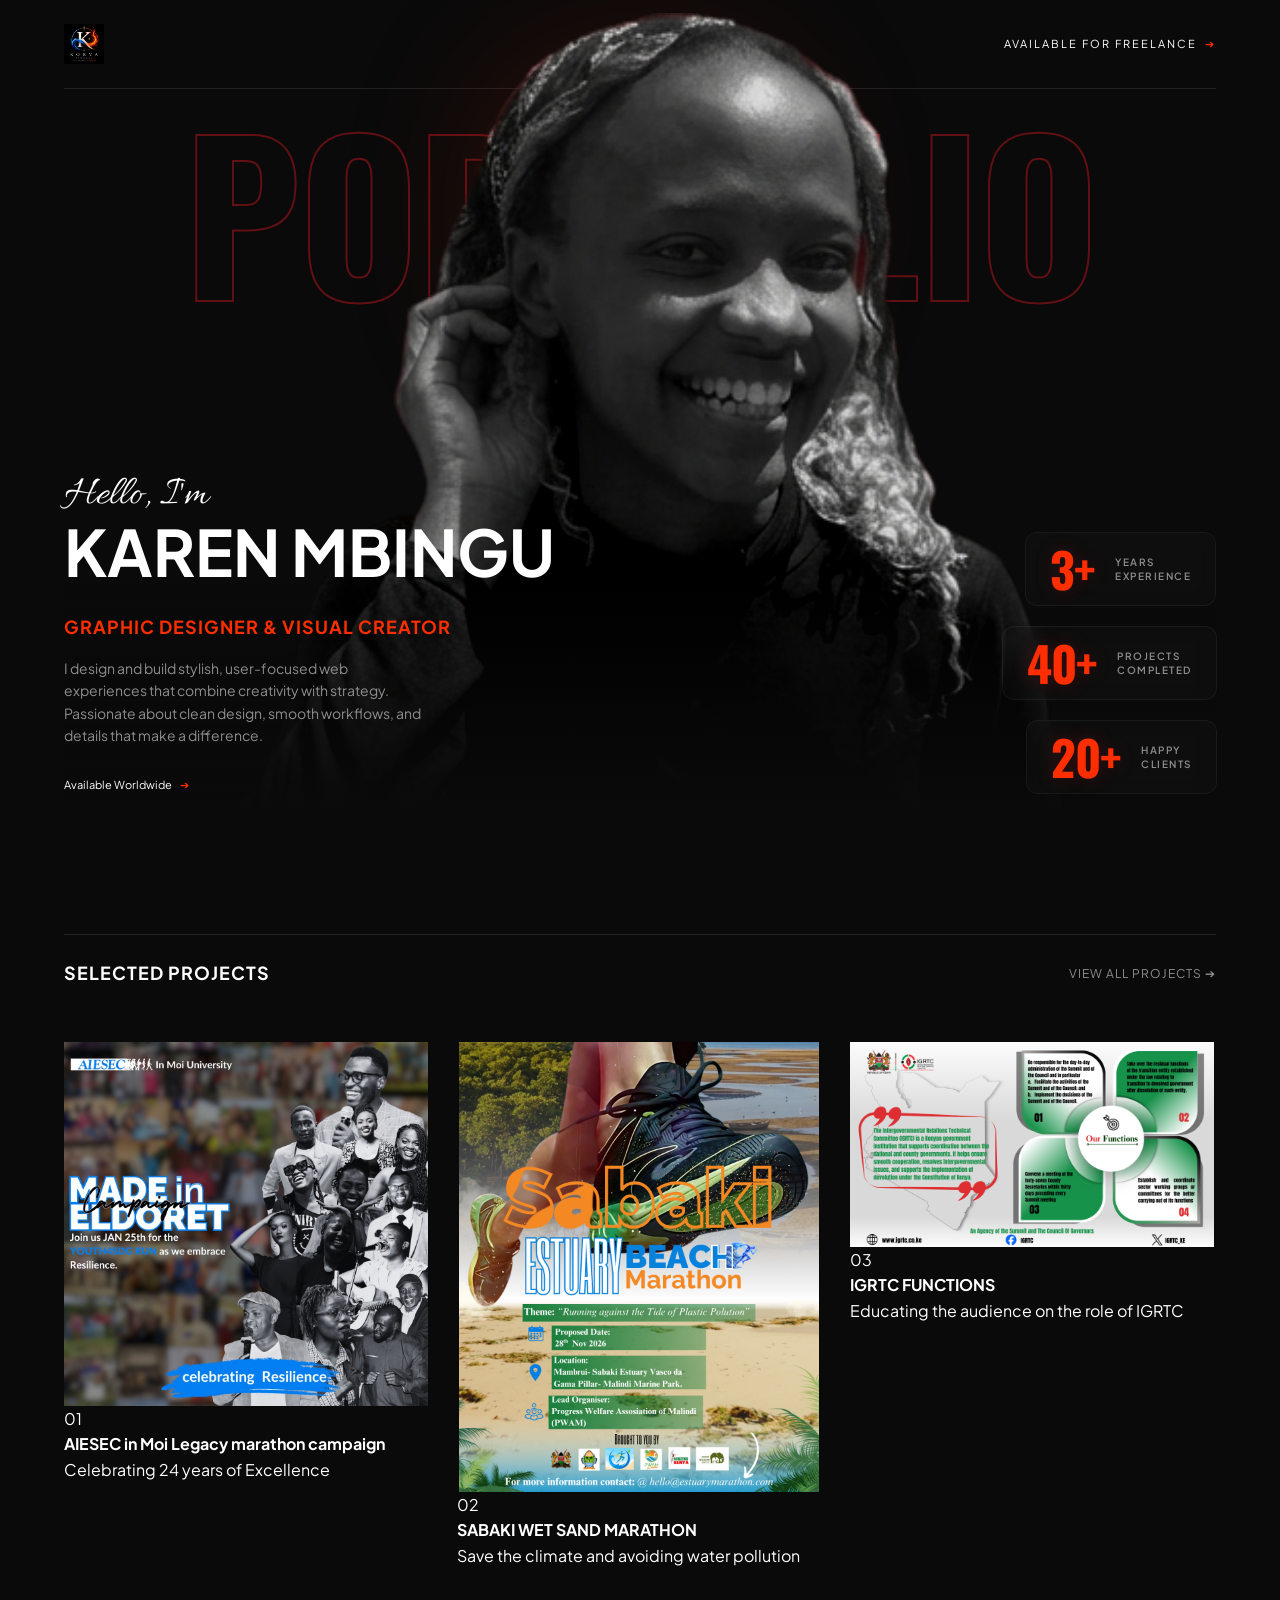
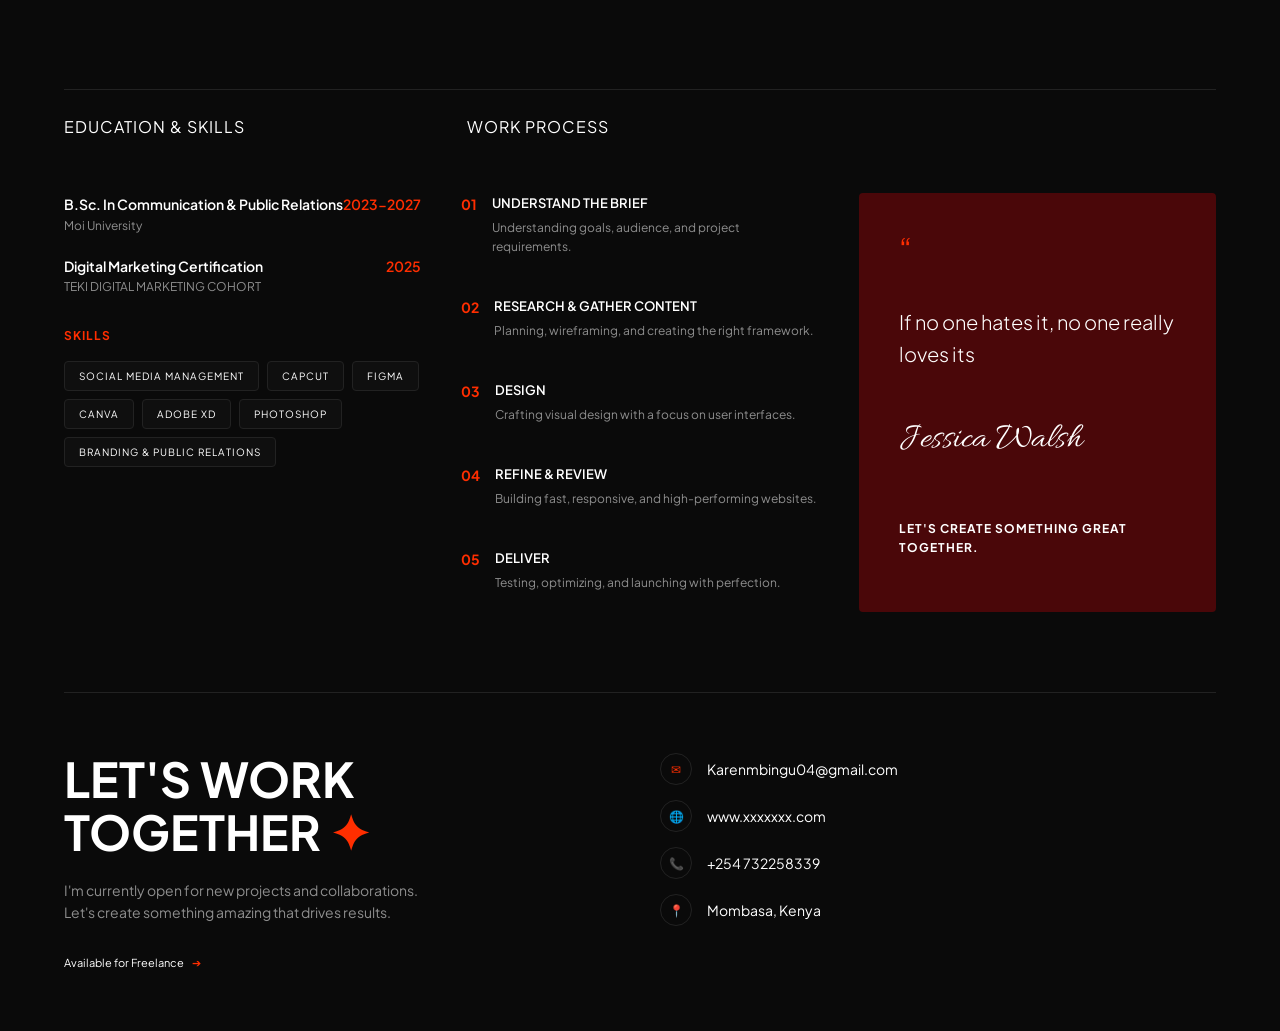
==== index.html @ b1f052ab "initial commit" ====
<!DOCTYPE html>
<html lang="en">
<head>
    <meta charset="UTF-8">
    <meta name="viewport" content="width=device-width, initial-scale=1.0">
    <title>KAREN MBINGU | Portfolio</title>
    <!-- Google Fonts -->
    <link rel="preconnect" href="https://fonts.googleapis.com">
    <link rel="preconnect" href="https://fonts.gstatic.com" crossorigin>
    <link href="https://fonts.googleapis.com/css2?family=Allura&family=Oswald:wght@700&family=Plus+Jakarta+Sans:wght@300;400;600;700&display=swap" rel="stylesheet">
    <!-- Link to external CSS file -->
    <link rel="stylesheet" href="style.css">
</head>
<body>

    <div class="container">
        <!-- HEADER -->
       <header class="animate-fade-down">
            <a href="/" class="brand-logo">
                <img src="images/KORVA logo.jpeg" alt="Your Logo">
            </a>
            <div class="status-badge">Available for freelance</div>
        </header>

        <!-- HERO SECTION -->
        <section class="hero">
            <div class="hero-bg-text">Portfolio</div>
            
            <div class="hero-image-wrapper">
                <!-- Replace 'profile.png' with your cropped transparent image background -->
                <img src="images/front page profile.png" alt="KAREN MBINGU">
            </div>

            <div class="hero-content">
                <div class="hero-intro">
                    <h2>Hello, I'm</h2>
                    <h1 class="hero-name">Karen Mbingu</h1>
                    <div class="hero-title">Graphic Designer & Visual Creator</div>
                    <p class="hero-desc">I design and build stylish, user-focused web experiences that combine creativity with strategy. Passionate about clean design, smooth workflows, and details that make a difference.</p>
                    <div class="status-badge" style="font-size: 11px;">Available Worldwide</div>
                </div>
                
                <div class="hero-stats">
                    <div class="stat-item"  style="animation-delay: 0.3s;">
                        <div class="stat-num">3+</div>
                        <div class="stat-label">Years<br>Experience</div>
                    </div>
                    <div class="stat-item"   style="animation-delay: 0.5s;">
                        <div class="stat-num">40+</div>
                        <div class="stat-label">Projects<br>Completed</div>
                    </div>
                    <div class="stat-item"  style="animation-delay: 0.7s;">
                        <div class="stat-num">20+</div>
                        <div class="stat-label">Happy<br>Clients</div>
                    </div>
                </div>
            </div>
        </section>

        <!-- SELECTED PROJECTS -->
        <section>
            <div class="section-header">
                <h3>Selected Projects</h3>
                <a href="projects.html" class="section-link">View All Projects ➔</a>
            </div>
            <div class="project-grid">
                <!-- Project 1 -->
                <div class="project-card">
                    <img src="images/AIESEC Legacy Campaign.jpeg" alt="AIESEC LEGACY">
                    <div class="project-meta">
                        <div class="proj-num">01</div>
                        <div class="proj-details">
                            <h4>AIESEC in Moi Legacy marathon campaign</h4>
                            <p>Celebrating 24 years of Excellence</p>
                        </div>
                    </div>
                </div>
                <!-- Project 2 -->
                <div class="project-card">
                    <img src="images/Sabaki (8).png" alt="SABAKI WET SAND MARATHON">
                    <div class="project-meta">
                        <div class="proj-num">02</div>
                        <div class="proj-details">
                            <h4>SABAKI WET SAND MARATHON</h4>
                            <p>Save the climate and avoiding water pollution</p>
                        </div>
                    </div>
                </div>
                <!-- Project 3 -->
                <div class="project-card">
                    <img src="images/IGRTC Functions (2).png" alt="IGRTC FUNCTIONS">
                    <div class="project-meta">
                        <div class="proj-num">03</div>
                        <div class="proj-details">
                            <h4>IGRTC FUNCTIONS</h4>
                            <p>Educating the audience on the role of IGRTC</p>
                        </div>
                    </div>
                </div>
            </div>
        </section>

        <!-- EDUCATION, SKILLS, PROCESS & QUOTE -->
        <div class="section-header">
            <span style="width:30%">Education & Skills</span>
            <span style="width:30%">Work Process</span>
            <span style="width:30%"></span>
        </div>
        
        <section class="split-grid">
            <!-- Col 1: Education & Skills -->
            <div>
                <div class="education-list">
                    <div class="edu-item">
                        <div class="edu-row">
                            <span>B.Sc. In Communication & Public Relations</span>
                            <span class="edu-year">2023-2027</span>
                        </div>
                        <div class="edu-school">Moi University</div>
                    </div>
                    <div class="edu-item">
                        <div class="edu-row">
                            <span>Digital Marketing Certification</span>
                            <span class="edu-year">2025</span>
                        </div>
                        <div class="edu-school">TEKI DIGITAL MARKETING COHORT</div>
                    </div>
                </div>

                <div class="skills-header">Skills</div>
                <div class="tags-container">
                    <div class="tag">Social Media management</div>
                    <div class="tag">CapCut</div>
                    <div class="tag">Figma</div>
                    <div class="tag">Canva</div>
                    <div class="tag">Adobe XD</div>
                    <div class="tag">Photoshop</div>
                    <div class="tag">Branding & Public Relations</div>
               
                </div>
            </div>

            <!-- Col 2: Work Process -->
            <div class="process-list">
                <div class="process-step">
                    <div class="step-num">01</div>
                    <div class="step-title">Understand the brief
<span>Understanding goals, audience, and project requirements.</span></div>
                </div>
                <div class="process-step">
                    <div class="step-num">02</div>
                    <div class="step-title">Research & gather content<span>Planning, wireframing, and creating the right framework.</span></div>
                </div>
                <div class="process-step">
                    <div class="step-num">03</div>
                    <div class="step-title">Design<span>Crafting visual design with a focus on user interfaces.</span></div>
                </div>
                <div class="process-step">
                    <div class="step-num">04</div>
                    <div class="step-title">Refine & Review<span>Building fast, responsive, and high-performing websites.</span></div>
                </div>
                <div class="process-step">
                    <div class="step-num">05</div>
                    <div class="step-title">Deliver<span>Testing, optimizing, and launching with perfection.</span></div>
                </div>
            </div>

            <!-- Col 3: Accent Block Quote -->
            <div class="quote-column">
                <div class="quote-icon">“</div>
                <div class="quote-text">If no one hates it, no one really loves its</div>
                <div class="quote-author">Jessica Walsh</div>
                <div class="skills-header" style="color: #fff;">Let's create something great together.</div>
            </div>
        </section>

        <!-- FOOTER / CONTACT -->
        <footer class="footer-section">
            <div class="footer-left">
                <h2>Let's Work<br>Together <span>✦</span></h2>
                <p class="hero-desc">I'm currently open for new projects and collaborations. Let's create something amazing that drives results.</p>
                <div class="status-badge" style="font-size: 11px; margin-top: 20px;">Available for Freelance</div>
            </div>
            <div class="footer-contacts">
                <div class="contact-item">
                    <div class="contact-icon">✉</div>
                    <div>Karenmbingu04@gmail.com</div>
                </div>
                <div class="contact-item">
                    <div class="contact-icon">🌐</div>
                    <div>www.xxxxxxx.com</div>
                </div>
                <div class="contact-item">
                    <div class="contact-icon">📞</div>
                    <div>+254 732258339</div>
                </div>
                <div class="contact-item">
                    <div class="contact-icon">📍</div>
                    <div>Mombasa, Kenya</div>
                </div>
            </div>
        </footer>
    </div>

</body>
</html>
---- style.css ----
:root {
    --bg-color: #0a0a0a;
    --card-bg: #121212;
    --accent-red: #ff2e00;
    --text-main: #ffffff;
    --text-muted: #8e8e8e;
    --border-color: #222222;
}

/* --- 1. Logo Styling --- */
.brand-logo {
    display: flex;
    align-items: center;
}

.brand-logo img {
    height: 40px; /* Adjust this number to scale your logo precisely */
    width: auto;
    object-fit: contain;
}

/* --- 2. Reduced Profile Picture Size --- */
.hero-image-wrapper {
    position: absolute;
    bottom: 0;
    left: 50%;
    transform: translateX(-50%); /* Updated centering */
    height: 100%; 
    justify-content: center;
    z-index: 2;
    display: flex;
    align-items: flex-end;
}

.hero-image-wrapper img {
    max-height: 110%; 
    height: 95vh;
    width: auto;
    object-fit: contain;
    filter: brightness(0.85) contrast(1.1) grayscale(0.2); 
}

/* --- 3. Circular Red Light Gradient & Text Background --- */
.hero-bg-text {
    position: absolute;
    top: 5%; /* Adjusted top positioning slightly */
    left: 50%;
    transform: translateX(-50%);
    font-family: 'Oswald', sans-serif;
    font-size: 16vw;
    line-height: 0.8;
    color: transparent;
    -webkit-text-stroke: 2px rgba(230, 26, 35, 0.4);
    text-transform: uppercase;
    z-index: 1;
    pointer-events: none;
    letter-spacing: -2px;
    font-weight: 700;
}
    
/* Fixed: Moved this selector outside or kept it grouped cleanly */
.hero-bg-text::after {
    content: '';
    position: absolute;
    top: 50%;
    left: 50%;
    transform: translate(-50%, -50%);
    width: 15vw; 
    height: 15vw; 
    background-color: var(--accent-red);
    border-radius: 50%;
    filter: blur(100px); 
    opacity: 0.5;
    z-index: -1;
}

/* Fixed: Removed nested SCSS syntax that breaks standard CSS */
.hero {
    position: relative;
    min-height: 85vh;
    display: flex;
    align-items: flex-end;
    padding-bottom: 60px;
    margin-bottom: 80px;
}

.hero::after {
    content: '';
    position: absolute;
    bottom: 0;
    left: 0;
    width: 100%;
    height: 35%; 
    background: linear-gradient(to top, var(--bg-color) 15%, rgba(10, 10, 10, 0) 100%);
    z-index: 2; 
    pointer-events: none;
}

* {
    margin: 0;
    padding: 0;
    box-sizing: border-box;
    font-family: 'Plus Jakarta Sans', sans-serif;
}

body {
    background-color: var(--bg-color);
    color: var(--text-main);
    overflow-x: hidden;
    line-height: 1.6;
}

.container {
    max-width: 1200px;
    margin: 0 auto;
    padding: 0 24px;
}

a {
    color: inherit;
    text-decoration: none;
}

/* --- HEADER NAVIGATION --- */
header {
    display: flex;
    justify-content: space-between;
    align-items: center;
    padding: 24px 0;
    font-size: 11px;
    letter-spacing: 2px;
    text-transform: uppercase;
    border-bottom: 1px solid var(--border-color);
}

.brand-title span {
    color: var(--accent-red);
    display: block;
}

.status-badge {
    display: flex;
    align-items: center;
    gap: 8px;
}

.status-badge::after {
    content: "➔";
    color: var(--accent-red);
}

/* --- HERO TEXT AND CONTENT --- */
.hero-content {
    position: relative;
    z-index: 3; 
    width: 100%;
    display: grid;
    grid-template-columns: 1.2fr 0.8fr;
    align-items: flex-end;
}

.hero-intro h2 {
    font-family: 'Allura', cursive;
    font-size: 42px;
    color: #ffffff;
    margin-bottom: -10px;
    font-weight: 400;
}

.hero-name {
    font-size: 64px;
    text-transform: uppercase;
    line-height: 1;
    margin-bottom: 30px;
    font-weight: 700;
}

.hero-title {
    color: var(--accent-red);
    font-size: 18px;
    text-transform: uppercase;
    letter-spacing: 1px;
    margin-bottom: 15px;
    font-weight: 700;
}

.hero-desc {
    color: var(--text-muted);
    max-width: 360px;
    font-size: 14px;
    margin-bottom: 30px;
}

.hero-stats {
    display: flex;
    flex-direction: column;
    align-items: flex-end;
    gap: 20px; 
    text-align: right;
}

.stat-item {
    display: flex;
    align-items: center;
    gap: 20px;
    background: rgba(255, 255, 255, 0.02); 
    border: 1px solid rgba(255, 255, 255, 0.05); 
    padding: 12px 24px;
    border-radius: 12px; 
    backdrop-filter: blur(8px);
    transition: all 0.4s cubic-bezier(0.16, 1, 0.3, 1);
    
    opacity: 0;
    transform: translateY(20px) scale(0.95);
    animation: statSpringIn 1s cubic-bezier(0.34, 1.56, 0.64, 1) forwards;
}

.stat-item:hover {
    background: rgba(230, 26, 35, 0.05); 
    border-color: rgba(230, 26, 35, 0.3); 
    transform: translateY(-4px) scale(1.02); 
}

.stat-num {
    font-size: 48px;
    font-weight: 700;
    color: var(--accent-red);
    line-height: 1;
    font-family: 'Oswald', sans-serif;
    letter-spacing: -1px;
    text-shadow: 0 0 20px rgba(230, 26, 35, 0.2); 
}

.stat-label {
    font-size: 10px;
    text-transform: uppercase;
    letter-spacing: 1.5px;
    color: var(--text-muted);
    text-align: left;
    line-height: 1.4;
    font-weight: 600;
}

/* --- SECTION HEADER --- */
.section-header {
    display: flex;
    justify-content: space-between;
    align-items: center;
    border-top: 1px solid var(--border-color);
    padding: 24px 0;
    margin-top: 60px;
    margin-bottom: 30px;
    text-transform: uppercase;
    letter-spacing: 1px;
}

.section-header h3 {
    font-size: 18px;
}

.section-link {
    font-size: 12px;
    color: var(--text-muted);
}

/* --- SKILLS & PROCESS --- */
.split-grid {
    display: grid;
    grid-template-columns: 1fr 1fr 1fr;
    gap: 40px;
    margin-bottom: 80px;
}

.education-list {
    margin-bottom: 30px;
}

.edu-item {
    margin-bottom: 20px;
}

.edu-row {
    display: flex;
    justify-content: space-between;
    font-size: 14px;
    font-weight: 600;
}

.edu-year {
    color: var(--accent-red);
}

.edu-school {
    font-size: 12px;
    color: var(--text-muted);
}

.skills-header {
    color: var(--accent-red);
    font-size: 12px;
    text-transform: uppercase;
    letter-spacing: 1px;
    margin-bottom: 15px;
    font-weight: 700;
}

.tags-container {
    display: flex;
    flex-wrap: wrap;
    gap: 8px;
}

.tag {
    border: 1px solid var(--border-color);
    padding: 6px 14px;
    font-size: 10px;
    text-transform: uppercase;
    letter-spacing: 1px;
    border-radius: 4px;
    background: rgba(255,255,255,0.02);
}

/* Process Column */
.process-list {
    display: flex;
    flex-direction: column;
    gap: 20px;
}

.process-step {
    display: flex;
    gap: 15px;
}

.step-num {
    color: var(--accent-red);
    font-size: 14px;
    font-weight: 700;
}

.step-title {
    font-size: 13px;
    text-transform: uppercase;
    font-weight: 600;
    margin-bottom: 20px;
}

.step-title span {
    display: block;
    font-size: 12px;
    color: var(--text-muted);
    text-transform: none;
    font-weight: 400;
    margin-top: 4px;
}

/* Quote Callout Column */
.quote-column {
    background-color: #4a0709;
    padding: 40px;
    display: flex;
    flex-direction: column;
    justify-content: space-between;
    border-radius: 4px;
}

.quote-icon {
    font-size: 32px;
    color: var(--accent-red);
    line-height: 1;
}

.quote-text {
    font-size: 20px;
    font-weight: 300;
    margin: 20px 0;
}

.quote-author {
    font-family: 'Allura', cursive;
    font-size: 36px;
    margin-bottom: 30px;
}

/* --- FOOTER / LET'S WORK TOGETHER --- */
.footer-section {
    border-top: 1px solid var(--border-color);
    padding: 60px 0;
    display: grid;
    grid-template-columns: 1fr 1fr;
    gap: 40px;
}

.footer-left h2 {
    font-size: 48px;
    text-transform: uppercase;
    line-height: 1.1;
    margin-bottom: 20px;
}

.footer-left h2 span {
    color: var(--accent-red);
}

.footer-contacts {
    display: flex;
    flex-direction: column;
    gap: 15px;
}

.contact-item {
    display: flex;
    align-items: center;
    gap: 15px;
    font-size: 14px;
}

.contact-icon {
    width: 32px;
    height: 32px;
    border: 1px solid var(--border-color);
    border-radius: 50%;
    display: flex;
    align-items: center;
    justify-content: center;
    color: var(--accent-red);
    font-size: 12px;
}

/* ==========================================================================
   PORTFOLIO FILTER PAGES
   ========================================================================== */

.filter-container {
    display: flex;
    gap: 15px;
    margin: 40px 0 20px 0;
    border-bottom: 1px solid var(--border-color);
    padding-bottom: 15px;
}

.filter-btn {
    background: transparent;
    border: 1px solid var(--border-color);
    color: var(--text-muted);
    padding: 10px 24px;
    font-size: 11px;
    text-transform: uppercase;
    letter-spacing: 1.5px;
    border-radius: 6px;
    cursor: pointer;
    font-weight: 600;
    transition: all 0.3s cubic-bezier(0.16, 1, 0.3, 1);
}

.filter-btn:hover {
    color: var(--text-main);
    border-color: rgba(255, 255, 255, 0.3);
}

.filter-btn.active {
    background-color: var(--accent-red);
    color: var(--text-main);
    border-color: var(--accent-red);
    box-shadow: 0 0 15px rgba(230, 26, 35, 0.3);
}

/* Smooth transition when posters display or hide */
.project-item {
    transition: opacity 0.4s ease, transform 0.4s ease;
}

/* Target the projects container */
.project-list,
.projects-container,
.project-container,
.project-grid {
    display: flex !important;
    flex-wrap: wrap !important;
    gap: 40px 2.5% !important;
    justify-content: flex-start !important;
    width: 100% !important;
    height: auto !important;
    min-height: 480px !important;
    padding-bottom: 40px !important;
    margin-bottom: 0 !important;
}

/* Force each project item to take up exactly 1/3 of the row on desktop */
.project-item,
.project-card {
    flex: 0 0 31.6% !important;
    min-width: 280px !important;
    max-width: 100% !important;
    display: flex !important;
    flex-direction: column !important;
    height: auto !important;
    margin-bottom: 20px !important;
}

/* Clean up the images so they never crop or have backgrounds/borders */
.project-item img,
.project-card img,
.project-grid div img {
    width: 100% !important;
    height: auto !important;
    max-height: 450px !important;
    object-fit: contain !important;
    border: none !important;
    background: transparent !important;
    display: block !important;
}

/* Ensure Education section clears floating elements gracefully */
.education-section, 
#education,
main section:nth-of-type(3) {
    position: relative !important;
    clear: both !important;
    margin-top: 60px !important;
}

/* --- MEDIA QUERIES --- */
@media (max-width: 992px) {
    .hero-content { grid-template-columns: 1fr; gap: 40px; }
    .hero-image-wrapper { opacity: 0.3; transform: translateX(-50%); }
    .project-grid { grid-template-columns: 1fr; }
    .split-grid { grid-template-columns: 1fr; }
    .footer-section { grid-template-columns: 1fr; }
    .hero-stats { align-items: flex-start; text-align: left; }
}

/* --- ANIMATIONS --- */
@keyframes glowPulse {
    0% { filter: saturate(1) blur(120px); opacity: 0.3; }
    100% { filter: saturate(1.4) blur(140px); opacity: 0.45; }
}

@keyframes fadeDown {
    from { opacity: 0; transform: translateY(-20px); }
    to { opacity: 1; transform: translateY(0); }
}

@keyframes fadeUp {
    from { opacity: 0; transform: translateY(40px); }
    to { opacity: 1; transform: translateY(0); }
}

@keyframes imageEntry {
    from { opacity: 0; transform: translateX(-50%) scale(0.95); }
    to { opacity: 1; transform: translateX(-50%) scale(1); }
}

@keyframes statSpringIn {
    to {
        opacity: 1;
        transform: translateY(0) scale(1);
    }
}

/* Animation Helper Classes */
.animate-fade-down {
    opacity: 0;
    animation: fadeDown 1s cubic-bezier(0.16, 1, 0.3, 1) forwards;
}

.animate-fade-up {
    opacity: 0;
    animation: fadeUp 1.2s cubic-bezier(0.16, 1, 0.3, 1) forwards;
}

.animate-image-entry {
    opacity: 0;
    animation: imageEntry 1.5s cubic-bezier(0.16, 1, 0.3, 1) forwards;
    animation-delay: 0.1s;
}

.animate-glow {
    animation: glowPulse 6s ease-in-out infinite alternate;
}
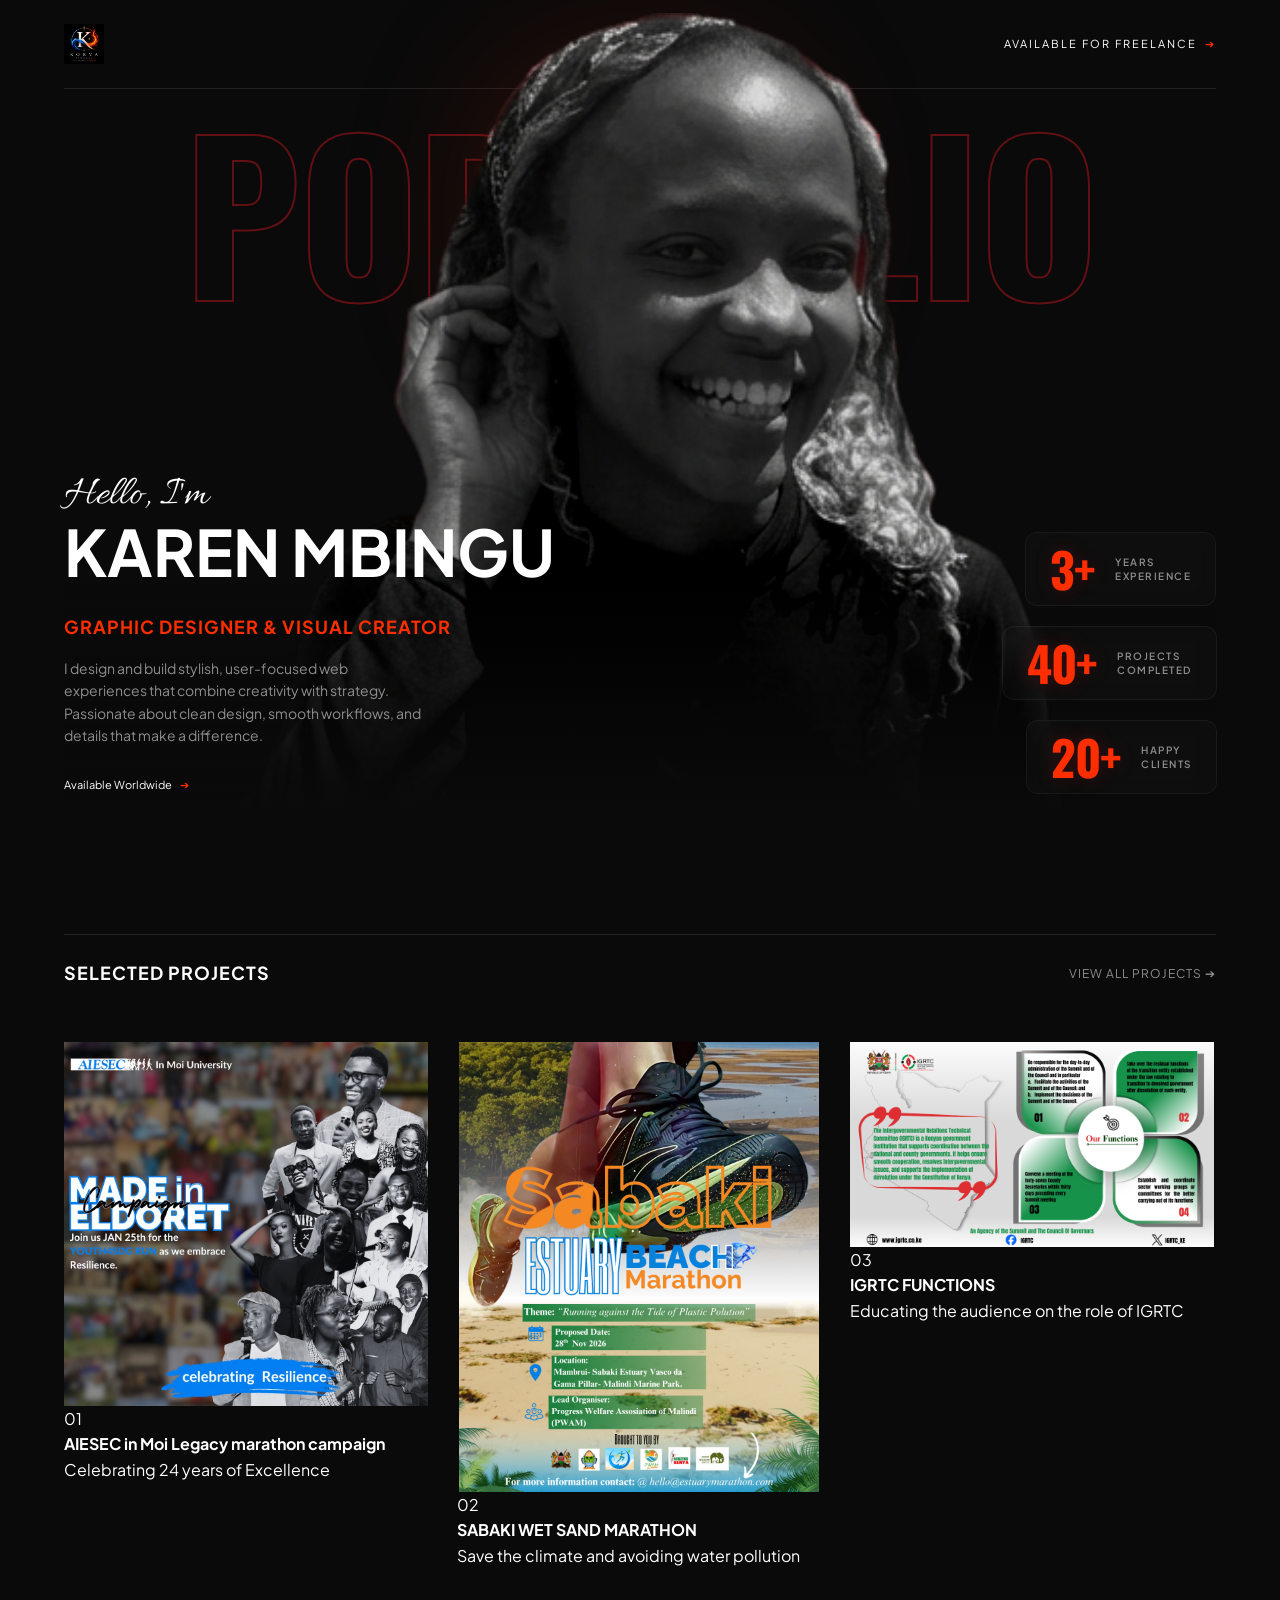
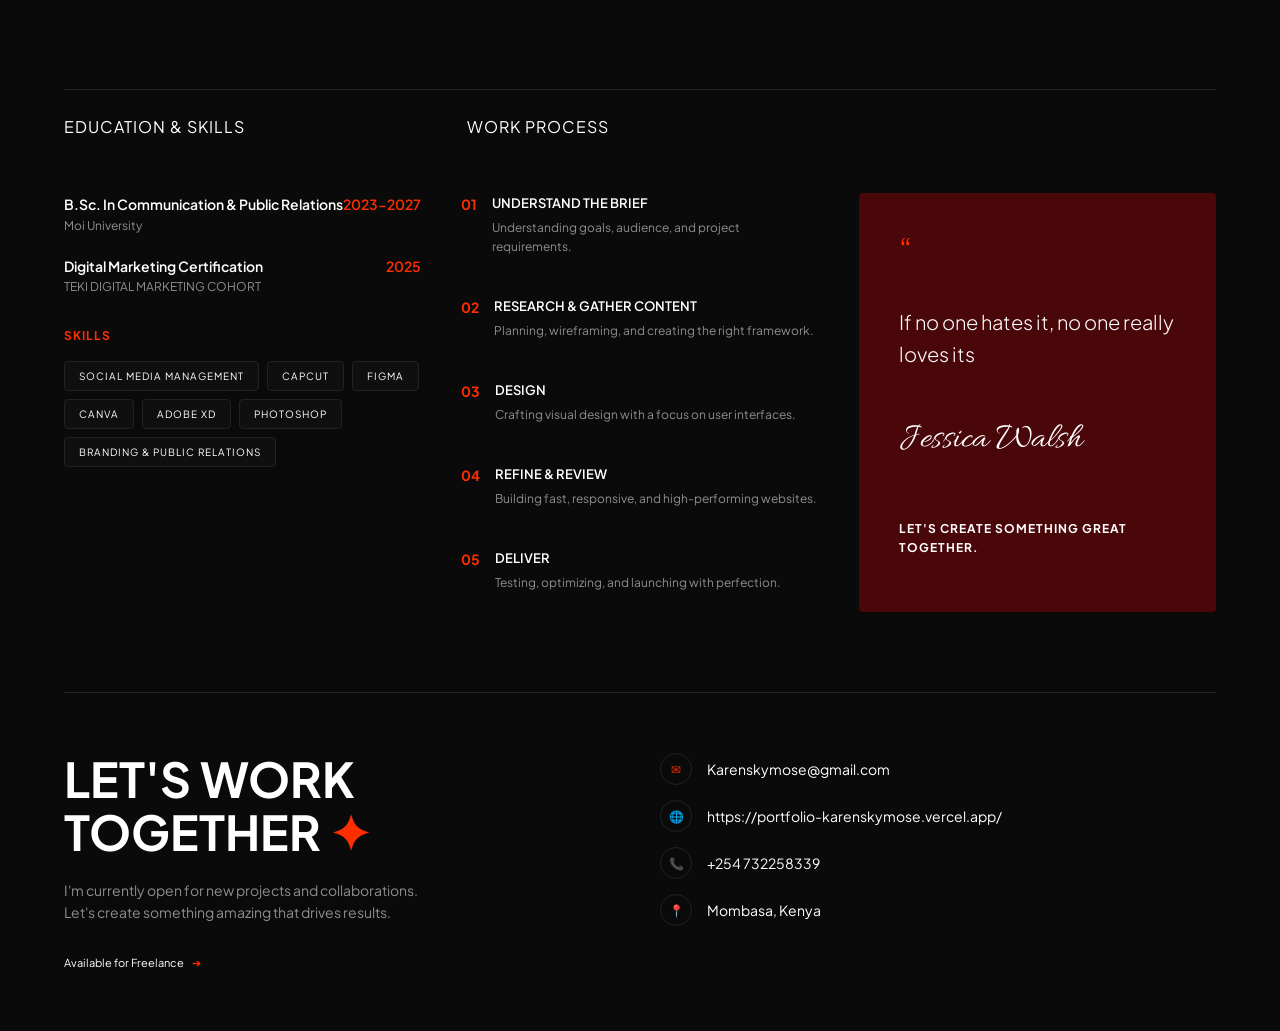
==== commit eb381a2e: "changed links" ====
--- a/index.html
+++ b/index.html
@@ -184,11 +184,13 @@
             <div class="footer-contacts">
                 <div class="contact-item">
                     <div class="contact-icon">✉</div>
-                    <div>Karenmbingu04@gmail.com</div>
+                    <!-- <div>Karenskymose@gmail.com</div> -->
+                    <a href=mailto:"Karenskymose@gmail.com">Karenskymose@gmail.com</a>
                 </div>
                 <div class="contact-item">
                     <div class="contact-icon">🌐</div>
-                    <div>www.xxxxxxx.com</div>
+                    <div>
+                        <a href>https://portfolio-karenskymose.vercel.app/</a></div>
                 </div>
                 <div class="contact-item">
                     <div class="contact-icon">📞</div>
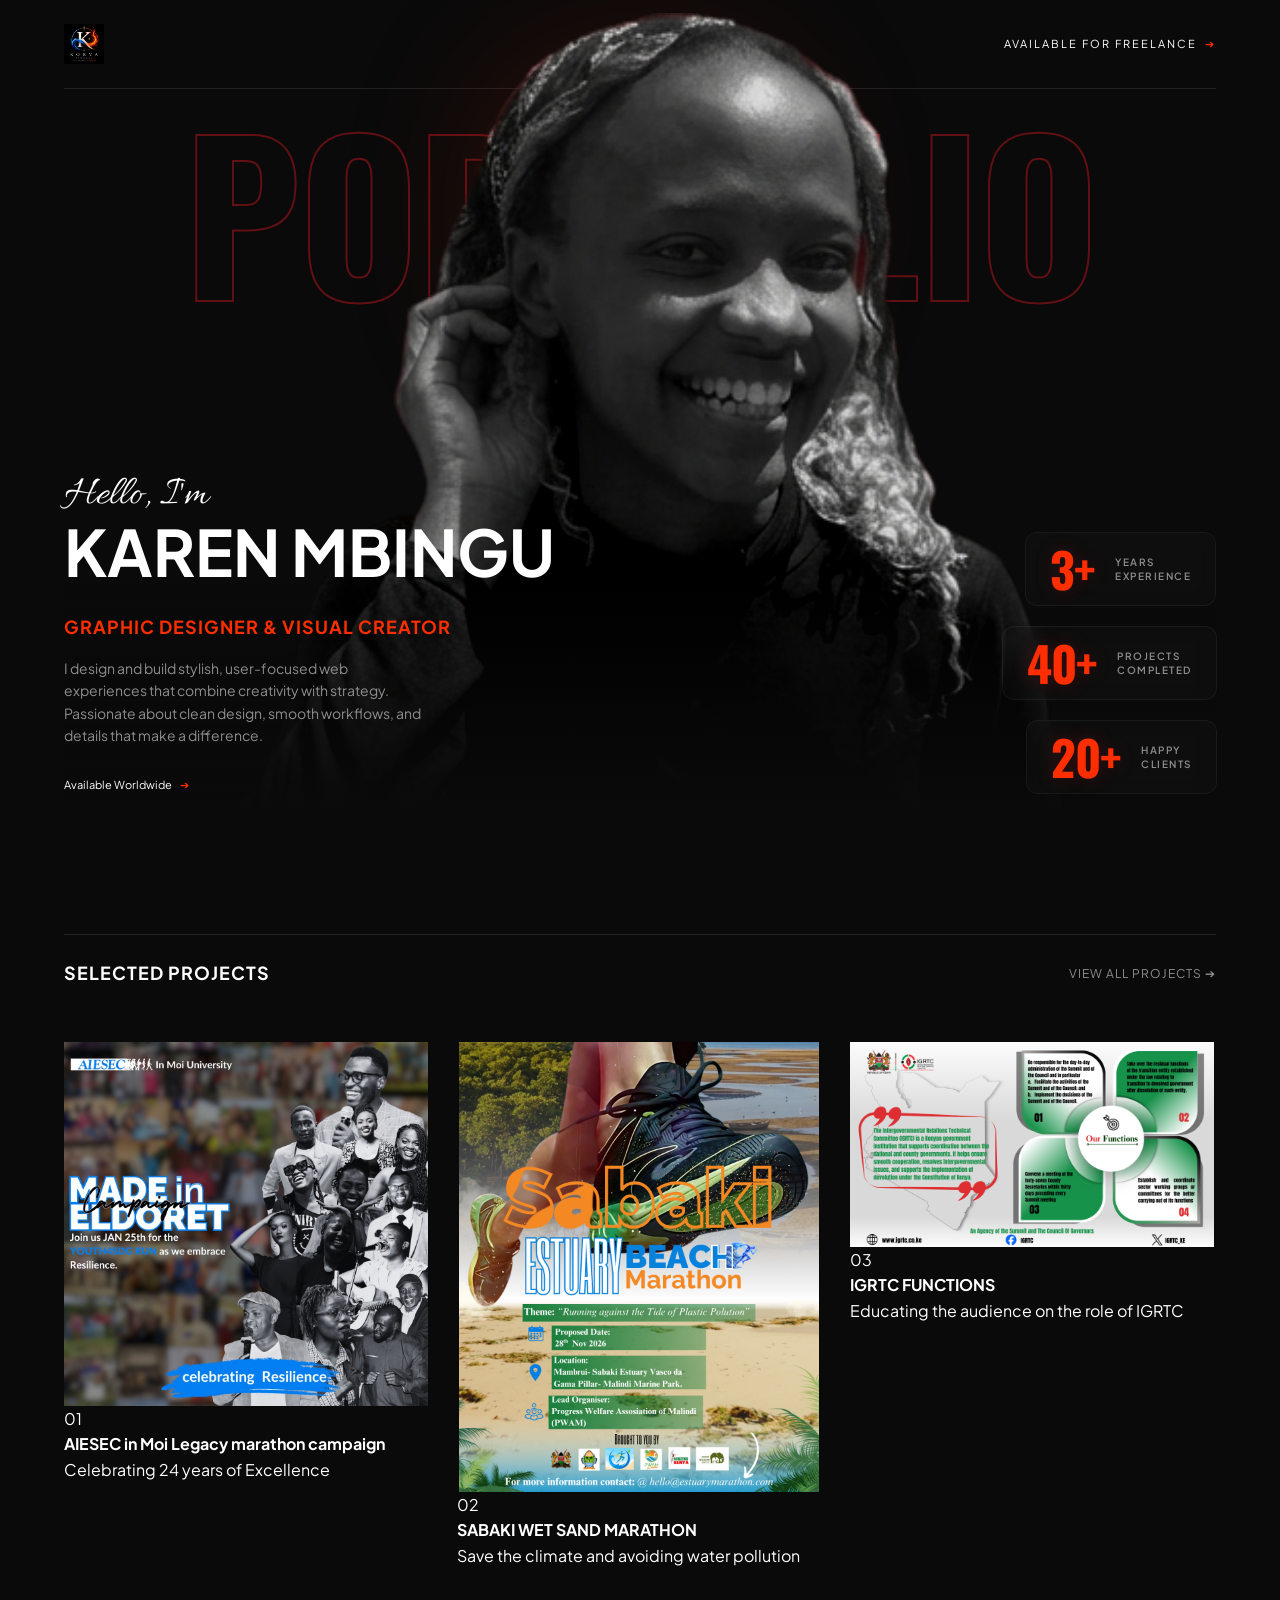
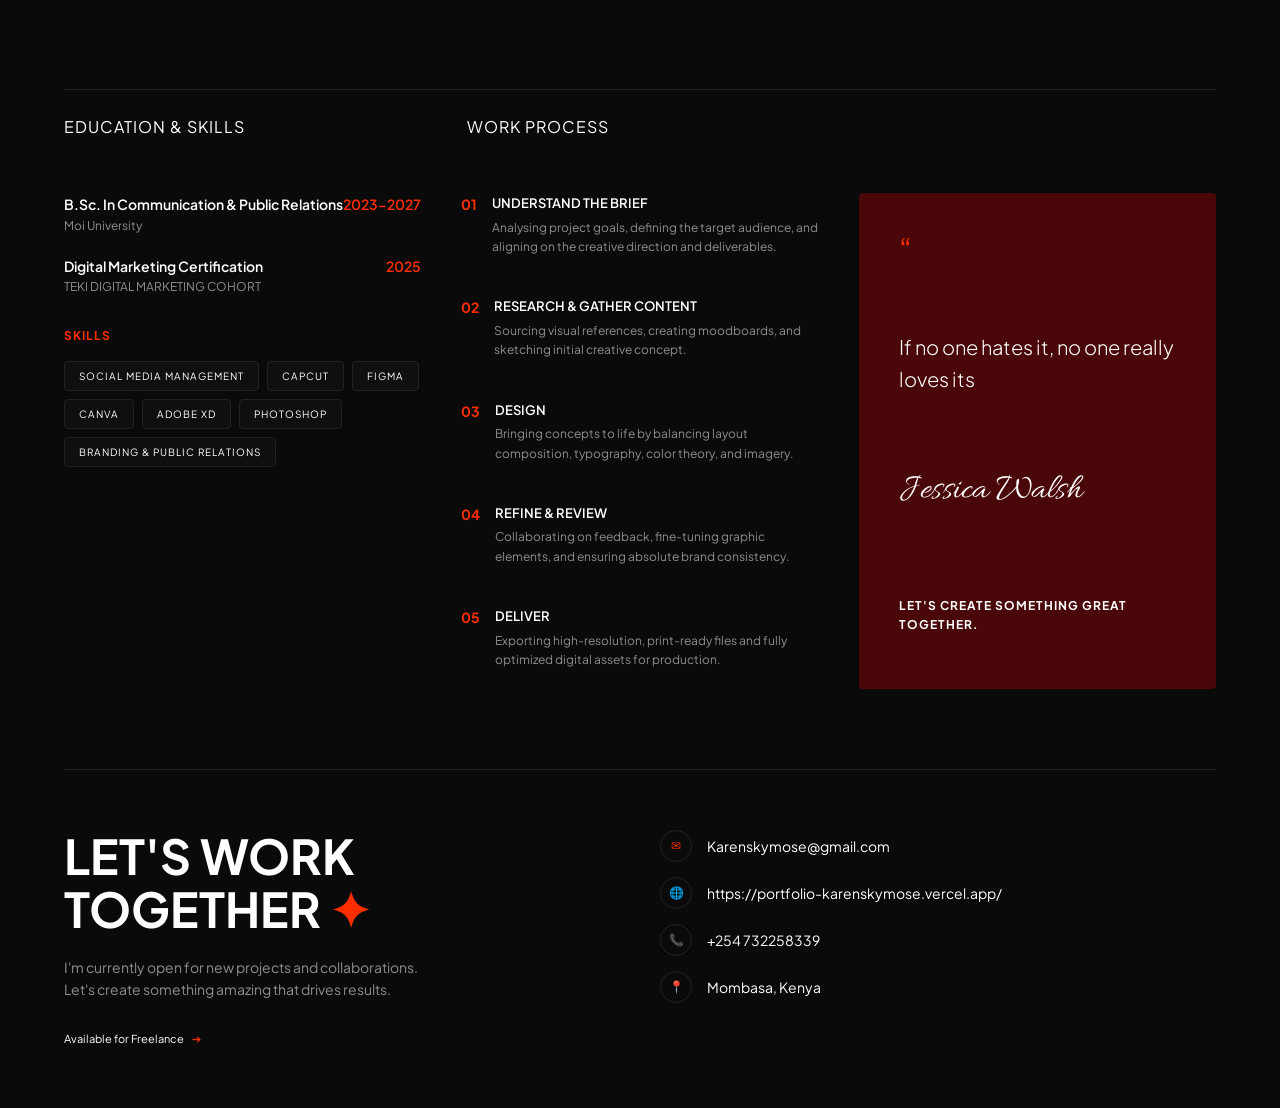
==== commit 2ea9dd3d: "Changed the work process" ====
--- a/index.html
+++ b/index.html
@@ -145,23 +145,23 @@
                 <div class="process-step">
                     <div class="step-num">01</div>
                     <div class="step-title">Understand the brief
-<span>Understanding goals, audience, and project requirements.</span></div>
+<span>Analysing project goals, defining the target audience, and aligning on the creative direction and deliverables.</span></div>
                 </div>
                 <div class="process-step">
                     <div class="step-num">02</div>
-                    <div class="step-title">Research & gather content<span>Planning, wireframing, and creating the right framework.</span></div>
+                    <div class="step-title">Research & gather content<span>Sourcing visual references, creating moodboards, and sketching initial creative concept.</span></div>
                 </div>
                 <div class="process-step">
                     <div class="step-num">03</div>
-                    <div class="step-title">Design<span>Crafting visual design with a focus on user interfaces.</span></div>
+                    <div class="step-title">Design<span>Bringing concepts to life by balancing layout composition, typography, color theory, and imagery.</span></div>
                 </div>
                 <div class="process-step">
                     <div class="step-num">04</div>
-                    <div class="step-title">Refine & Review<span>Building fast, responsive, and high-performing websites.</span></div>
+                    <div class="step-title">Refine & Review<span>Collaborating on feedback, fine-tuning graphic elements, and ensuring absolute brand consistency.</span></div>
                 </div>
                 <div class="process-step">
                     <div class="step-num">05</div>
-                    <div class="step-title">Deliver<span>Testing, optimizing, and launching with perfection.</span></div>
+                    <div class="step-title">Deliver<span>Exporting high-resolution, print-ready files and fully optimized digital assets for production.</span></div>
                 </div>
             </div>
 
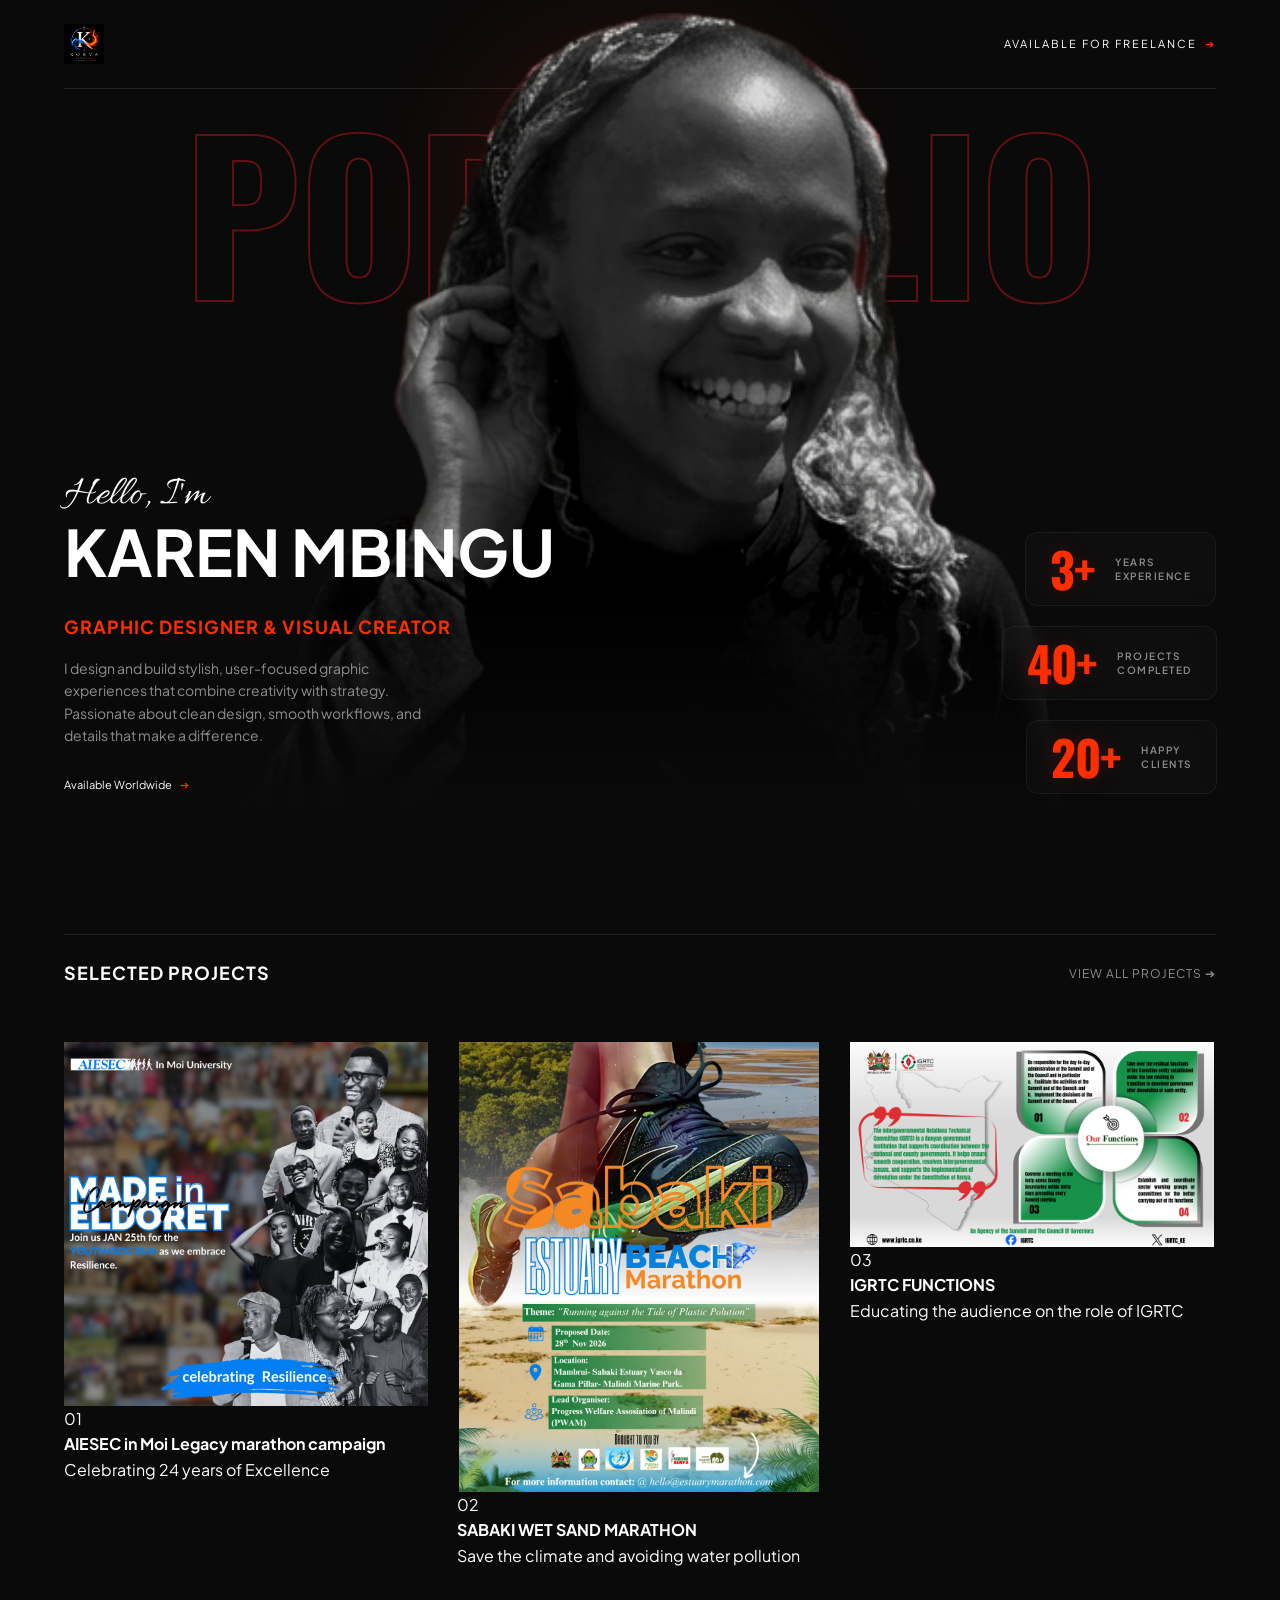
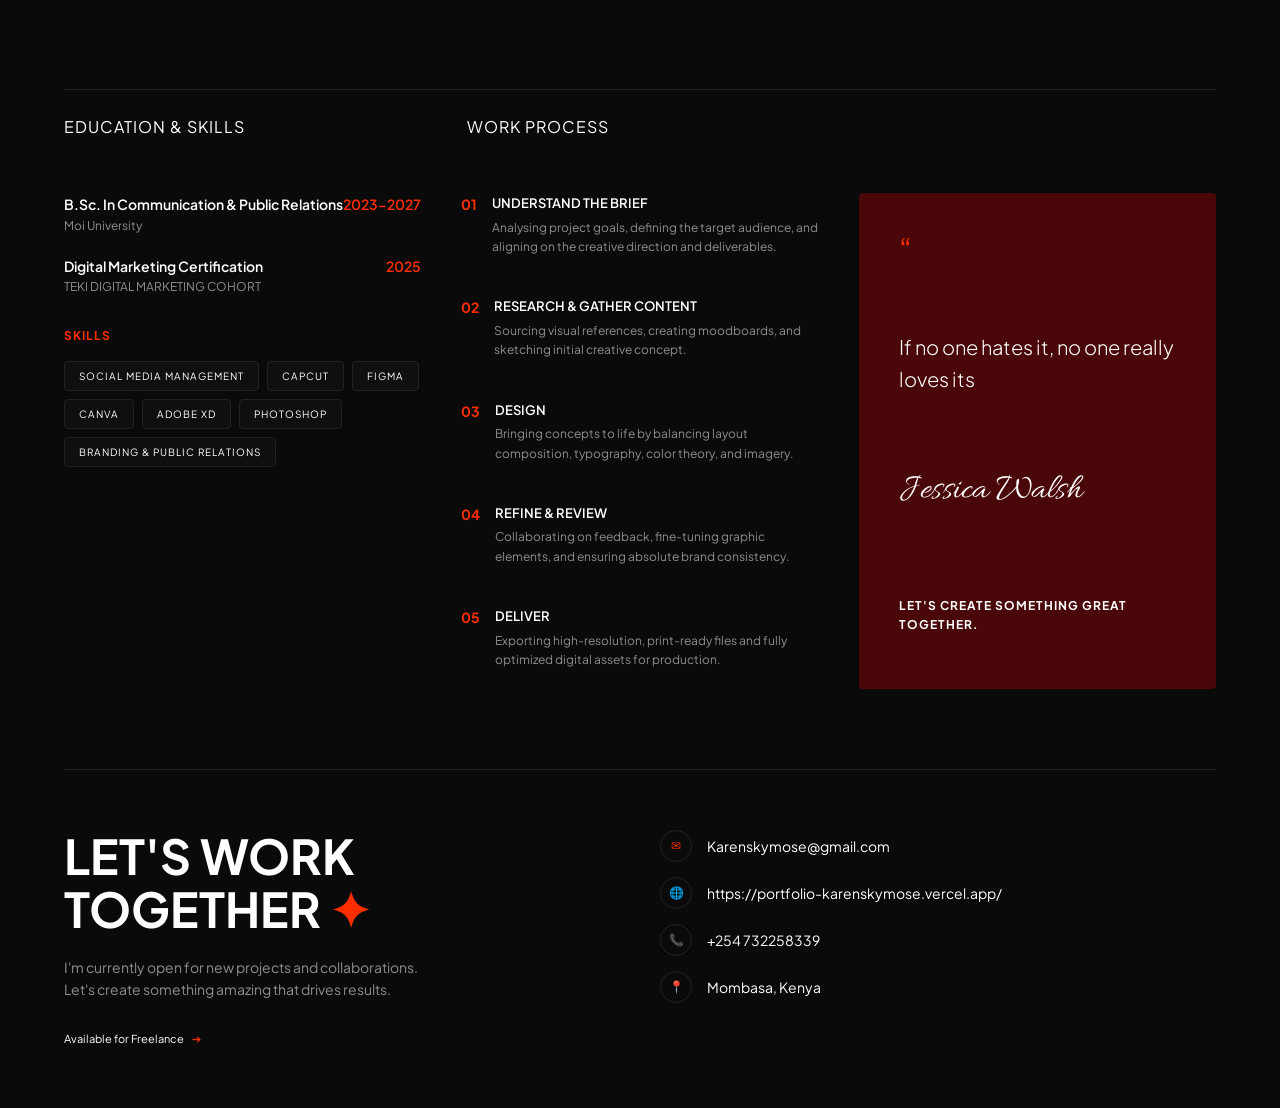
==== commit 789f4df5: "Changed description" ====
--- a/index.html
+++ b/index.html
@@ -36,7 +36,7 @@
                     <h2>Hello, I'm</h2>
                     <h1 class="hero-name">Karen Mbingu</h1>
                     <div class="hero-title">Graphic Designer & Visual Creator</div>
-                    <p class="hero-desc">I design and build stylish, user-focused web experiences that combine creativity with strategy. Passionate about clean design, smooth workflows, and details that make a difference.</p>
+                    <p class="hero-desc">I design and build stylish, user-focused graphic experiences that combine creativity with strategy. Passionate about clean design, smooth workflows, and details that make a difference.</p>
                     <div class="status-badge" style="font-size: 11px;">Available Worldwide</div>
                 </div>
                 
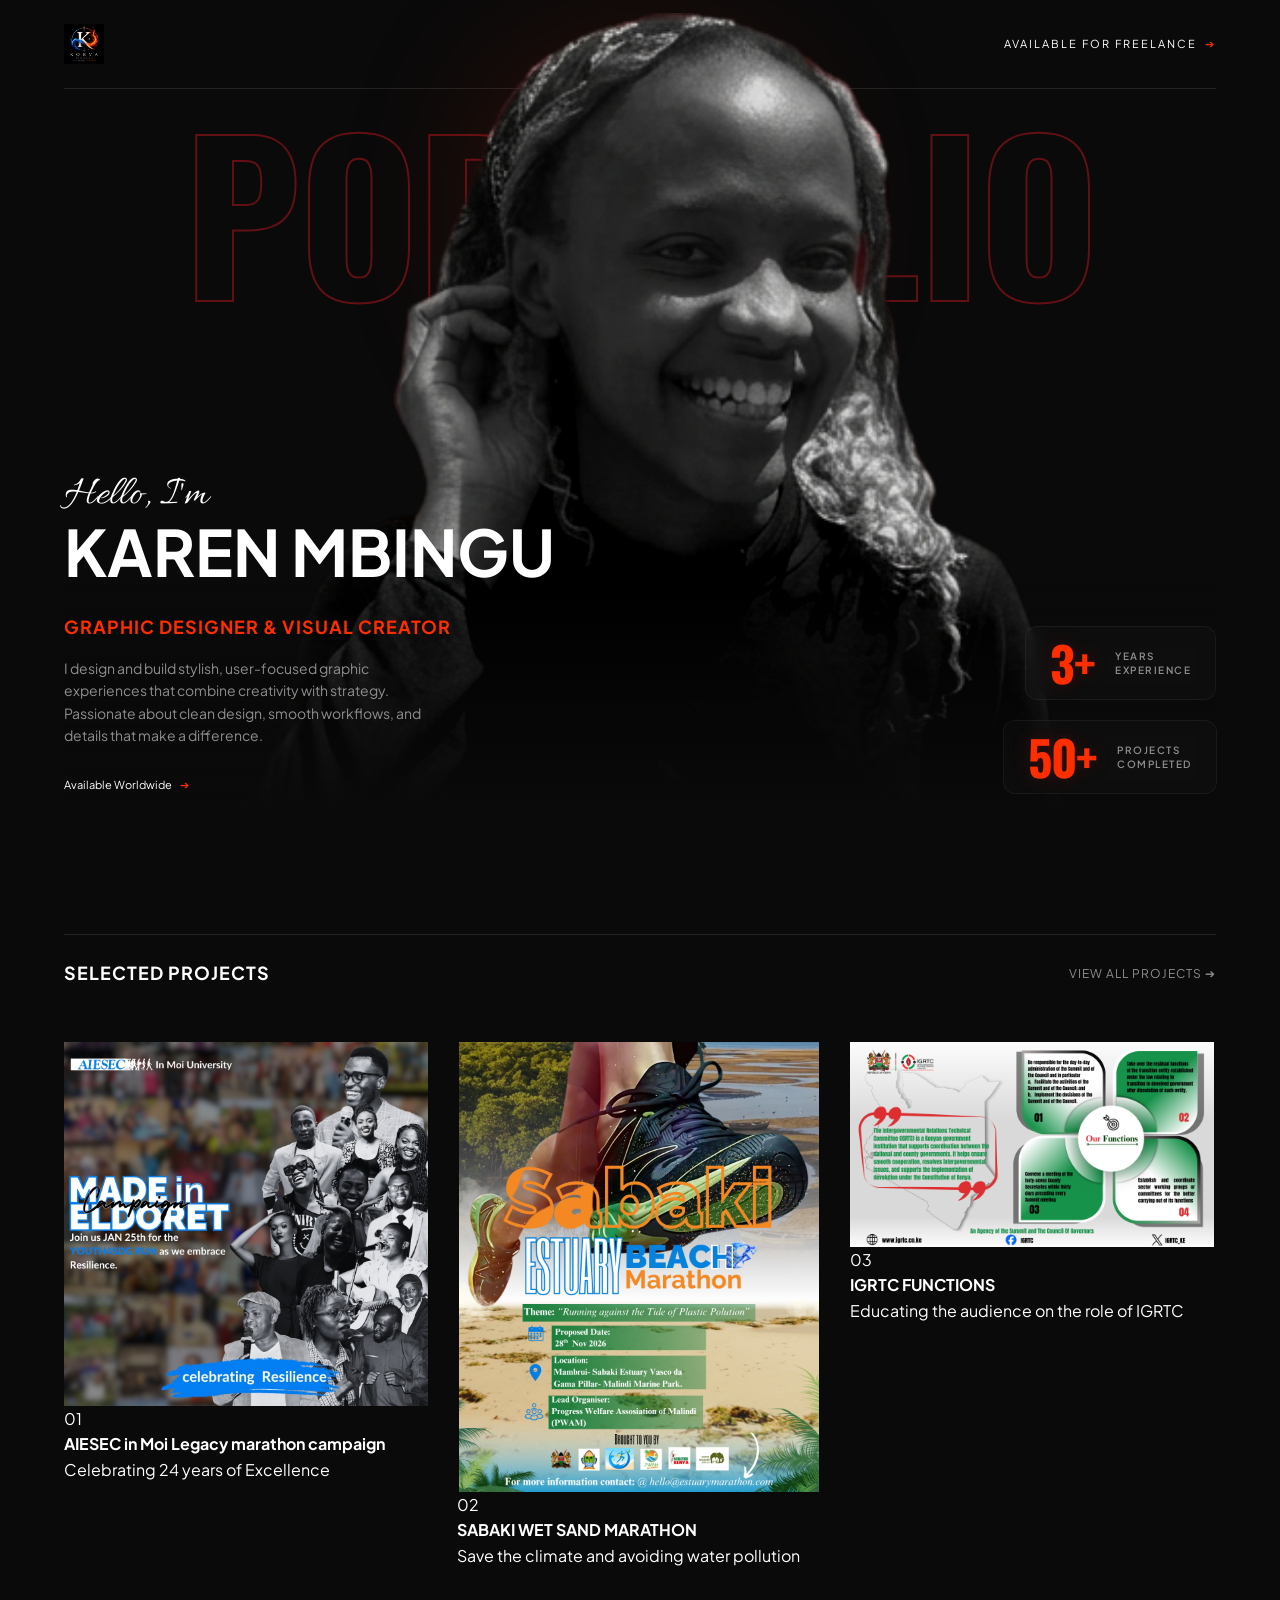
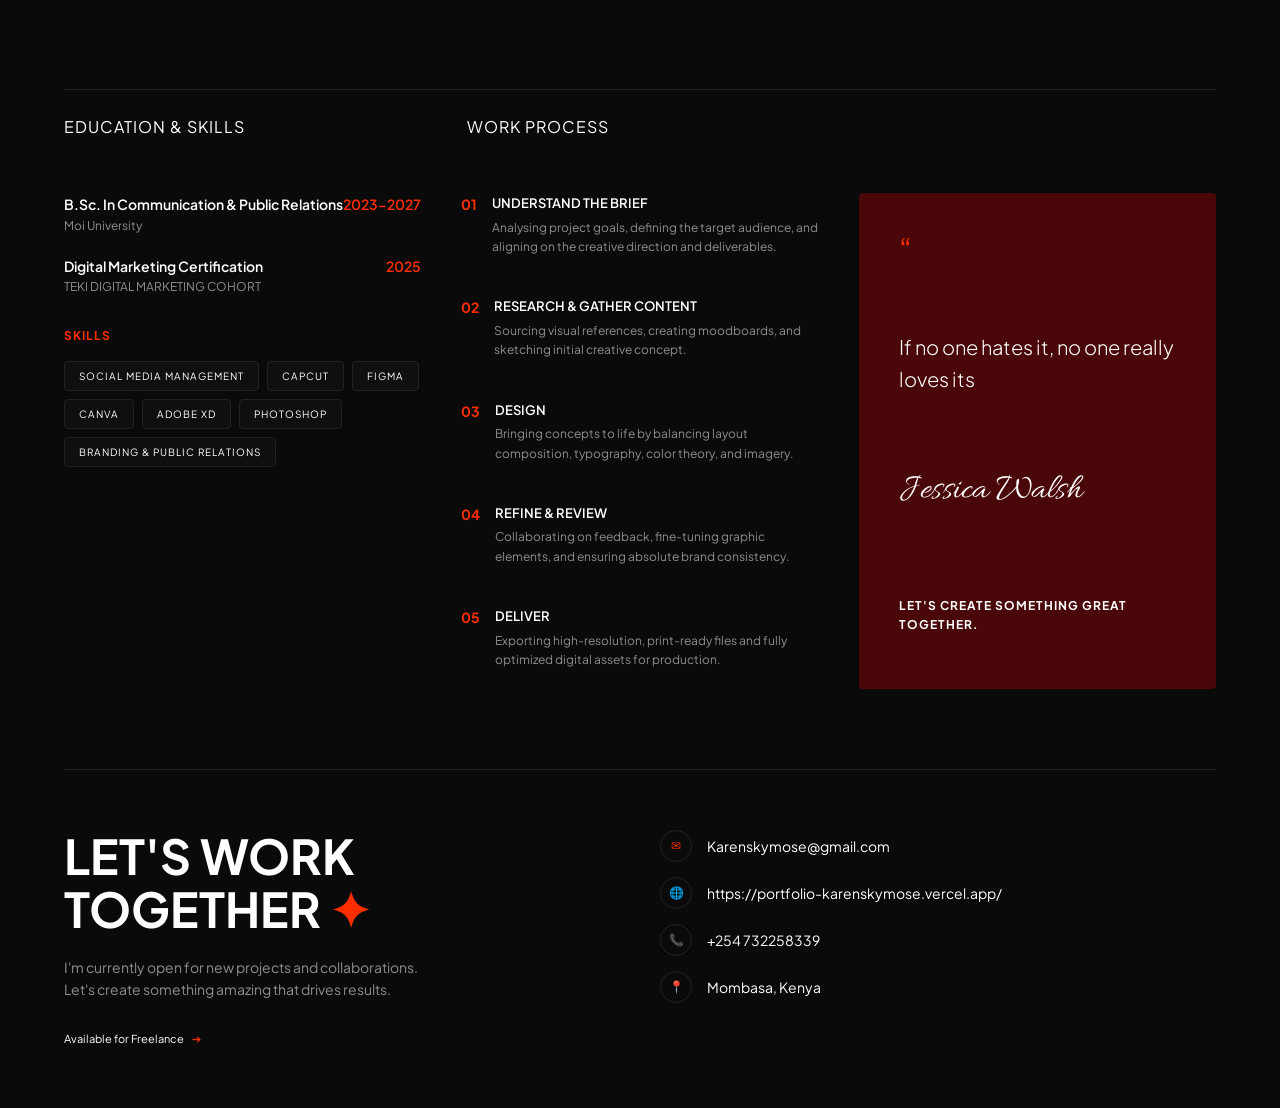
==== commit f3df7ad5: "changed experience description" ====
--- a/index.html
+++ b/index.html
@@ -46,14 +46,10 @@
                         <div class="stat-label">Years<br>Experience</div>
                     </div>
                     <div class="stat-item"   style="animation-delay: 0.5s;">
-                        <div class="stat-num">40+</div>
+                        <div class="stat-num">50+</div>
                         <div class="stat-label">Projects<br>Completed</div>
                     </div>
-                    <div class="stat-item"  style="animation-delay: 0.7s;">
-                        <div class="stat-num">20+</div>
-                        <div class="stat-label">Happy<br>Clients</div>
-                    </div>
-                </div>
+                   
             </div>
         </section>
 
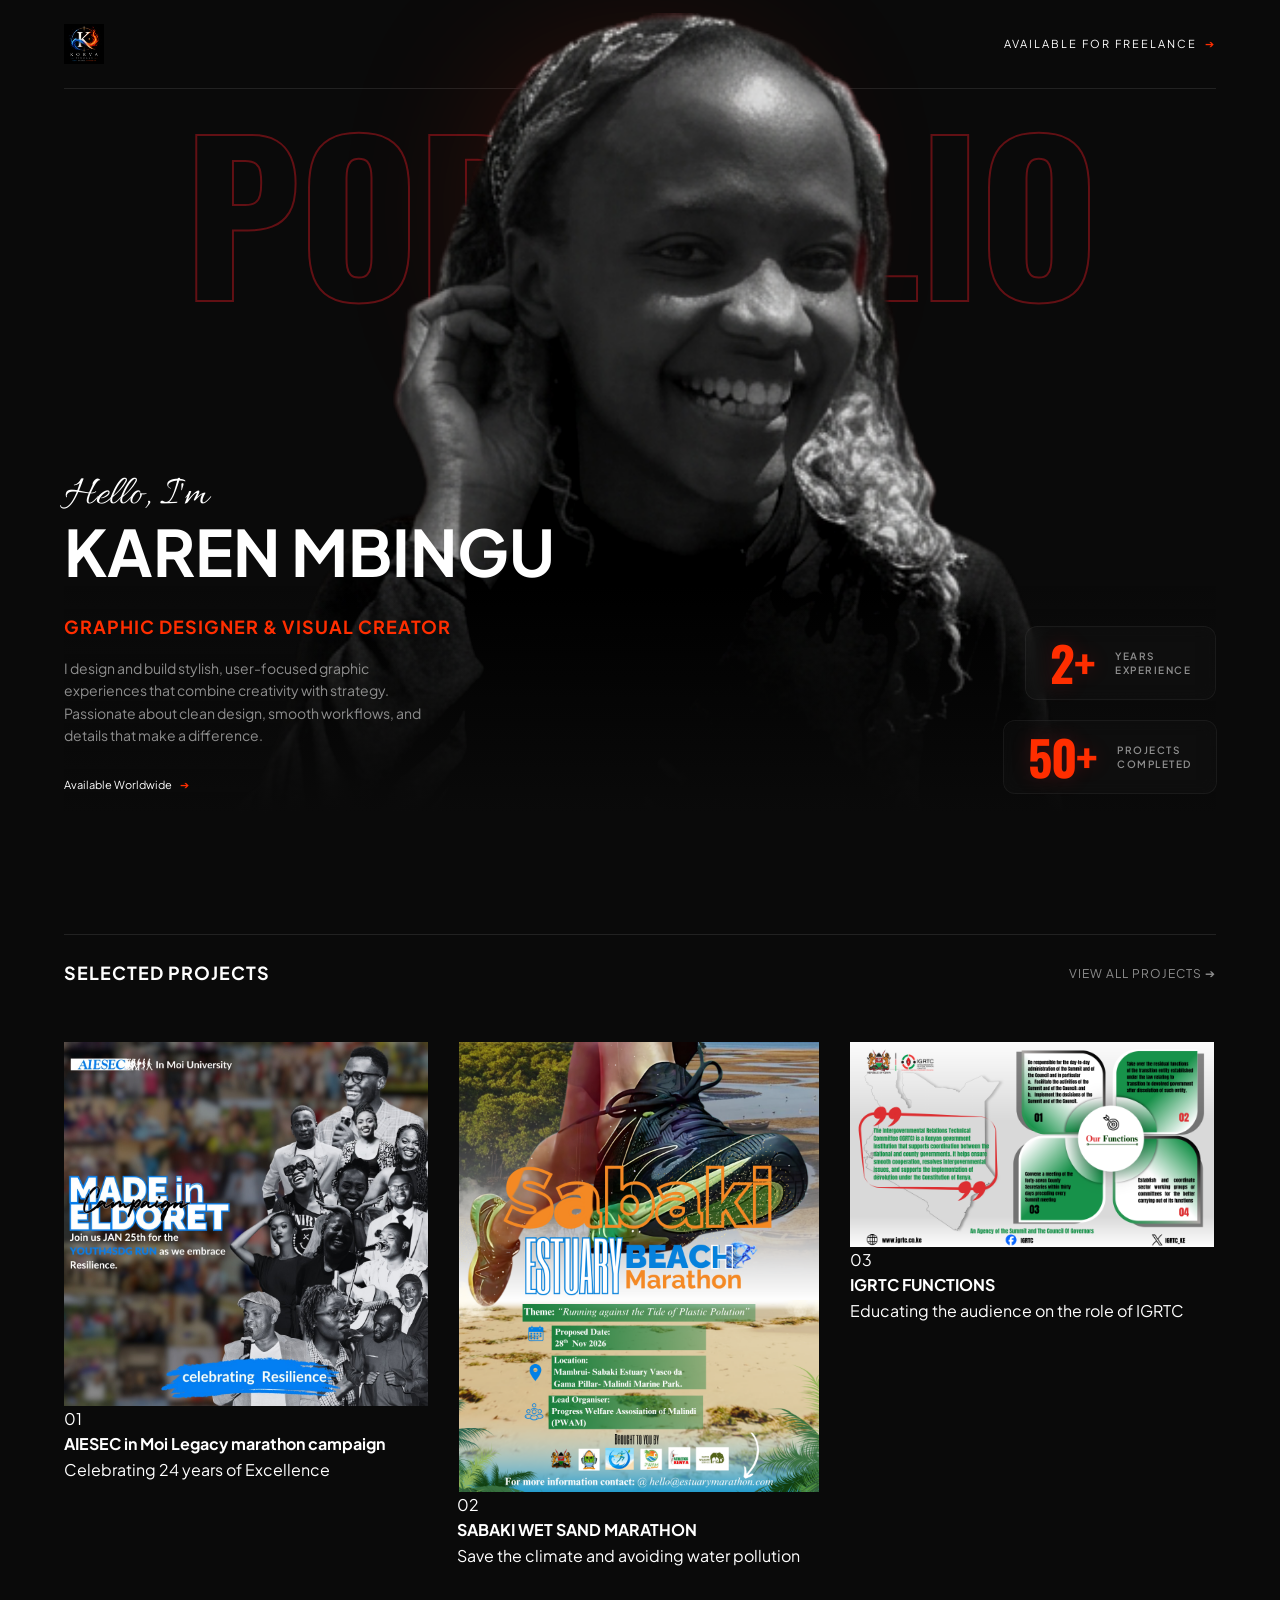
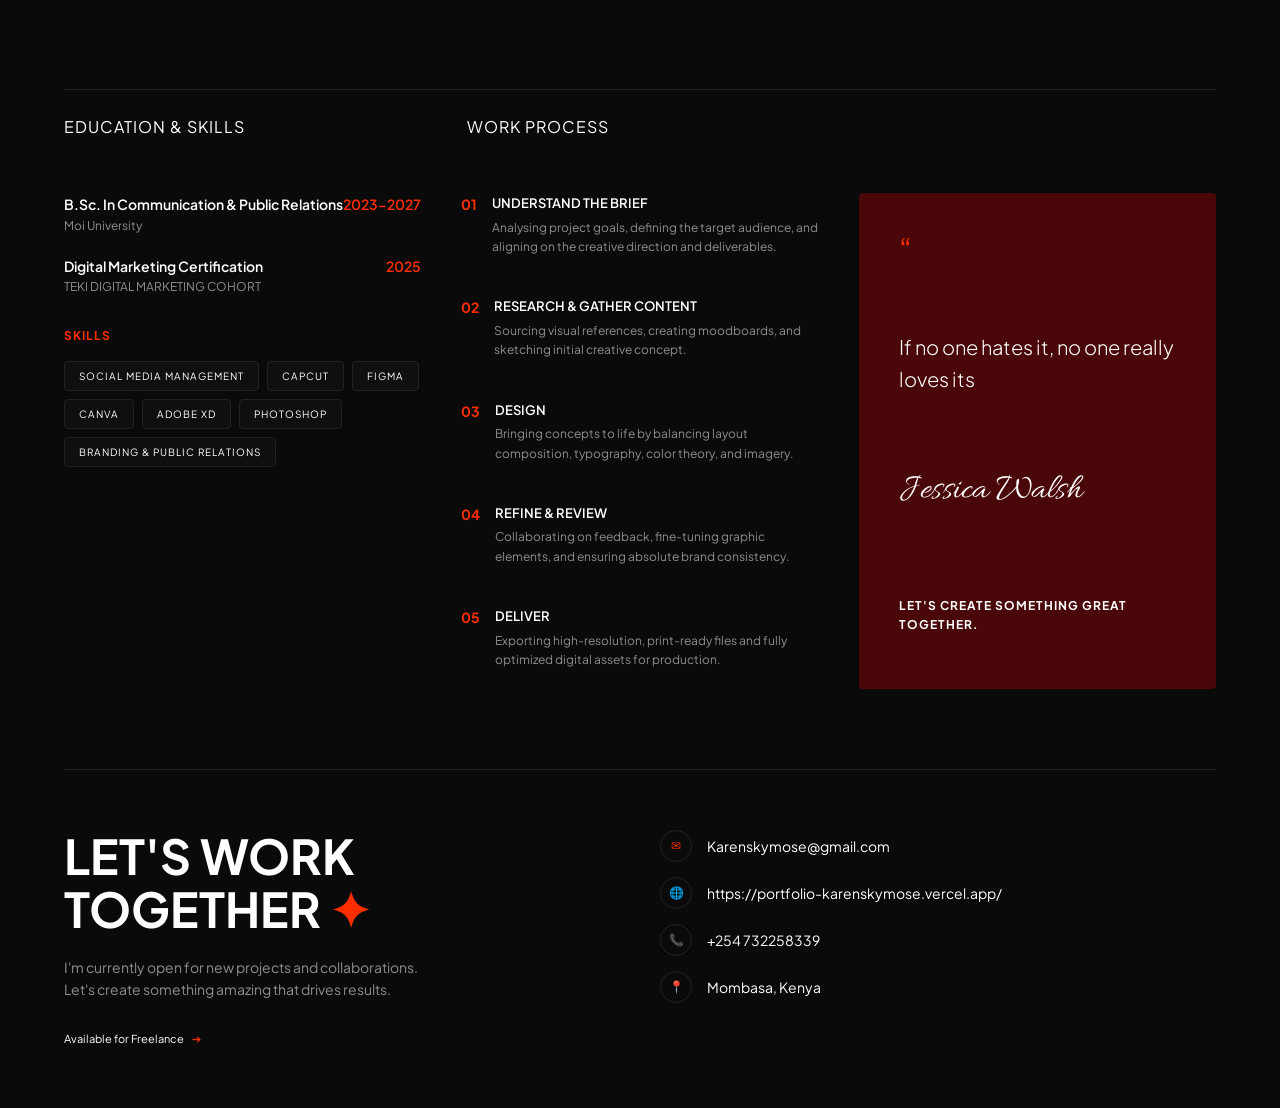
==== commit 495bca5b: "changed years of experience" ====
--- a/index.html
+++ b/index.html
@@ -42,7 +42,7 @@
                 
                 <div class="hero-stats">
                     <div class="stat-item"  style="animation-delay: 0.3s;">
-                        <div class="stat-num">3+</div>
+                        <div class="stat-num">2+</div>
                         <div class="stat-label">Years<br>Experience</div>
                     </div>
                     <div class="stat-item"   style="animation-delay: 0.5s;">
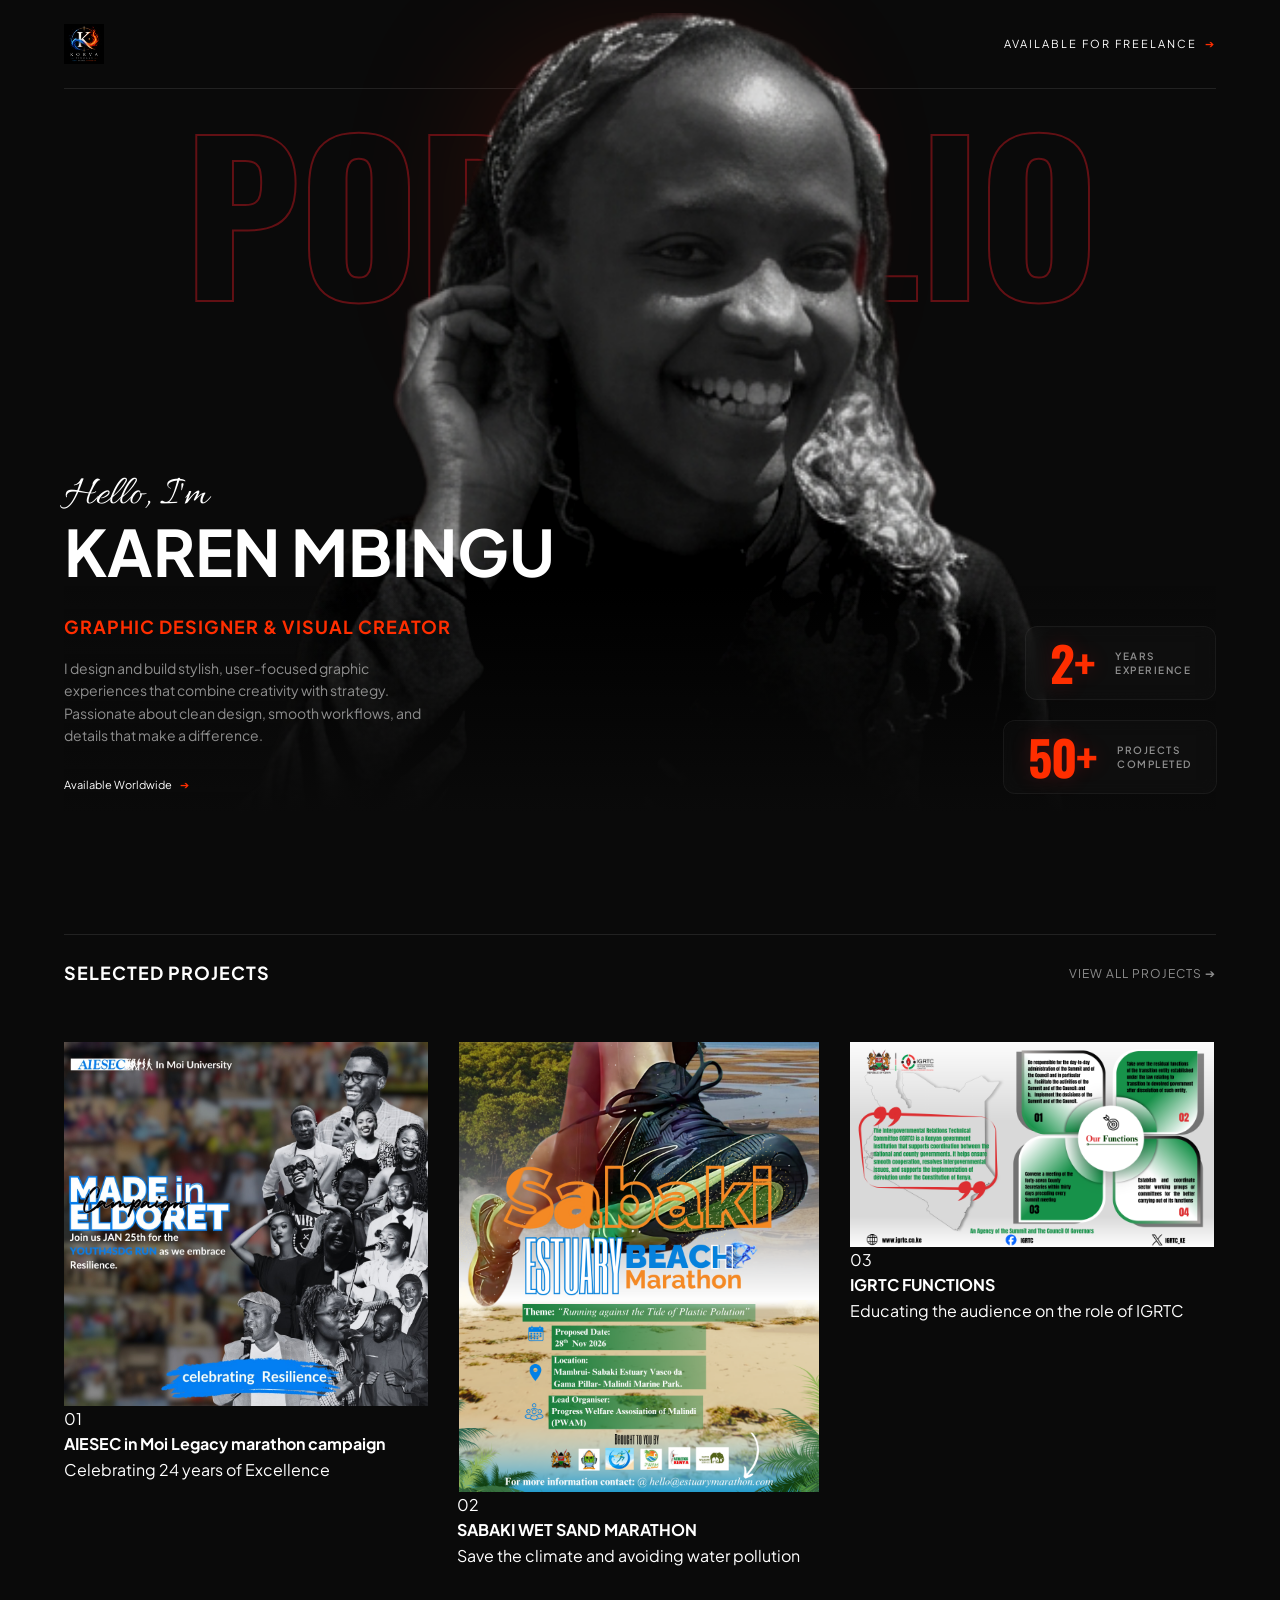
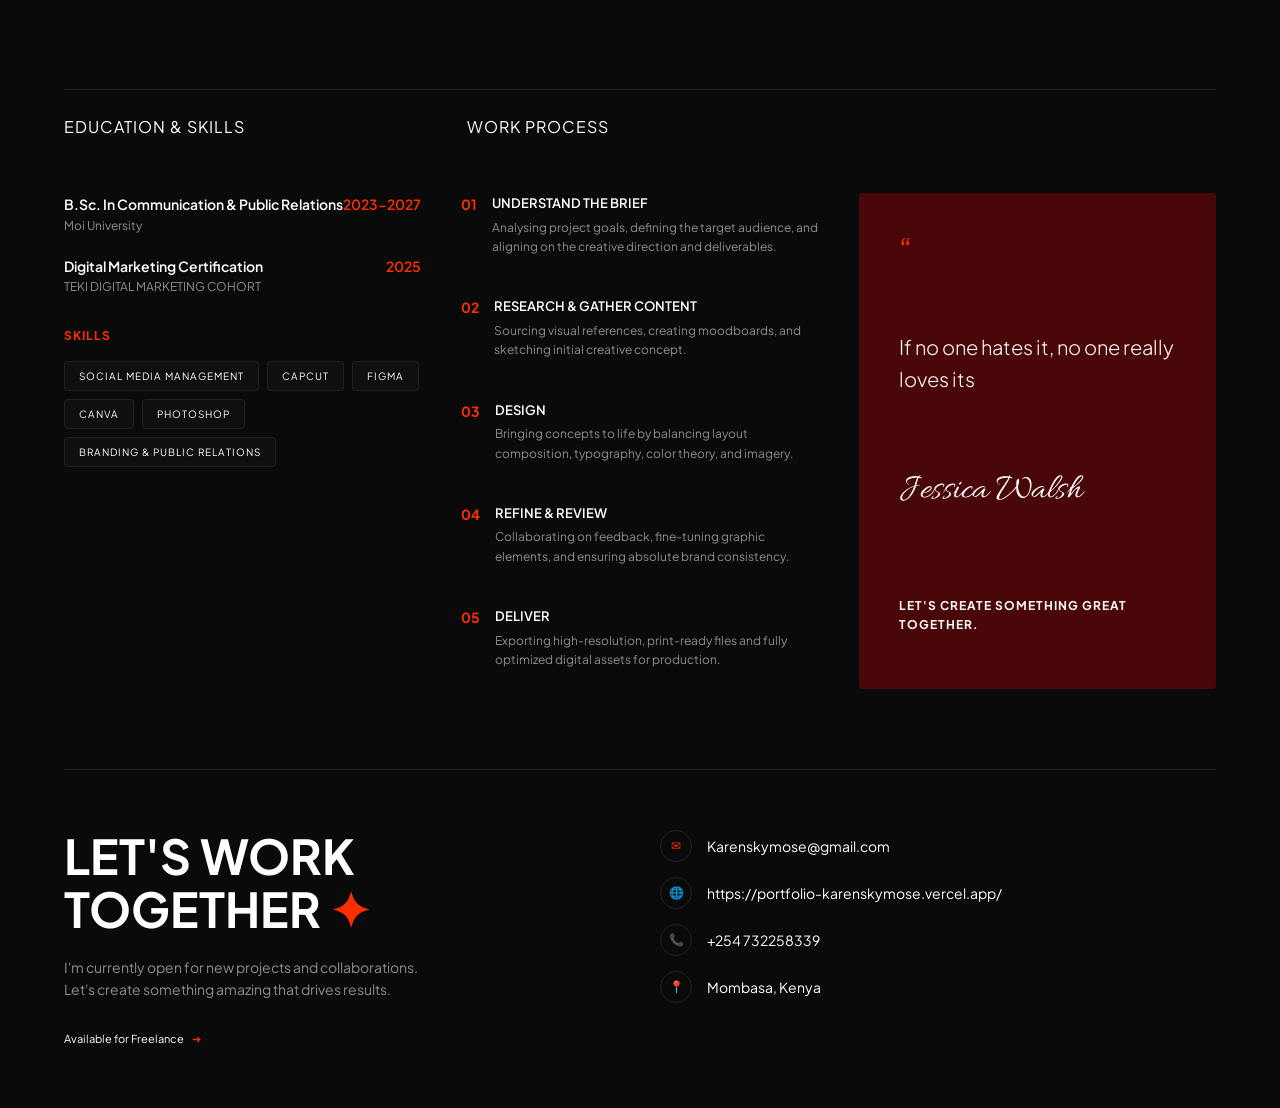
==== commit e5558b71: "Changed my skills" ====
--- a/index.html
+++ b/index.html
@@ -129,7 +129,6 @@
                     <div class="tag">CapCut</div>
                     <div class="tag">Figma</div>
                     <div class="tag">Canva</div>
-                    <div class="tag">Adobe XD</div>
                     <div class="tag">Photoshop</div>
                     <div class="tag">Branding & Public Relations</div>
                
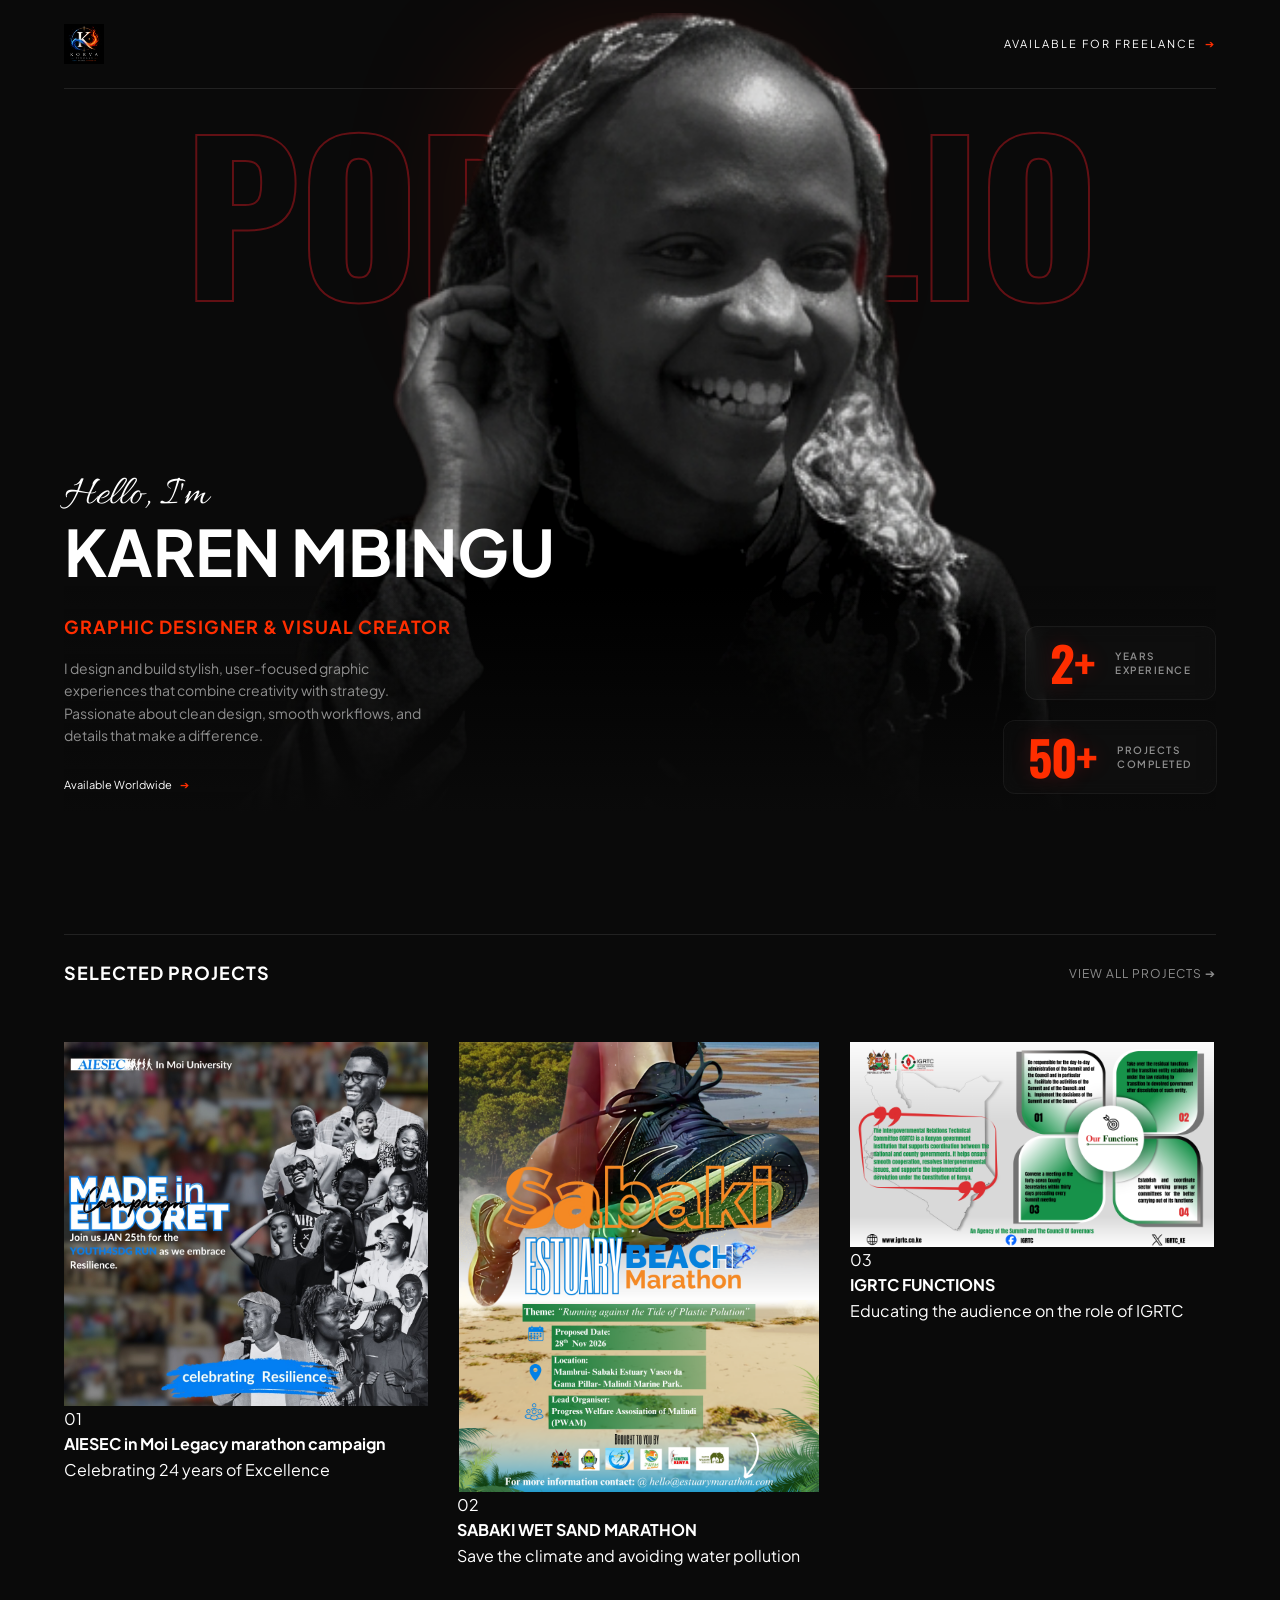
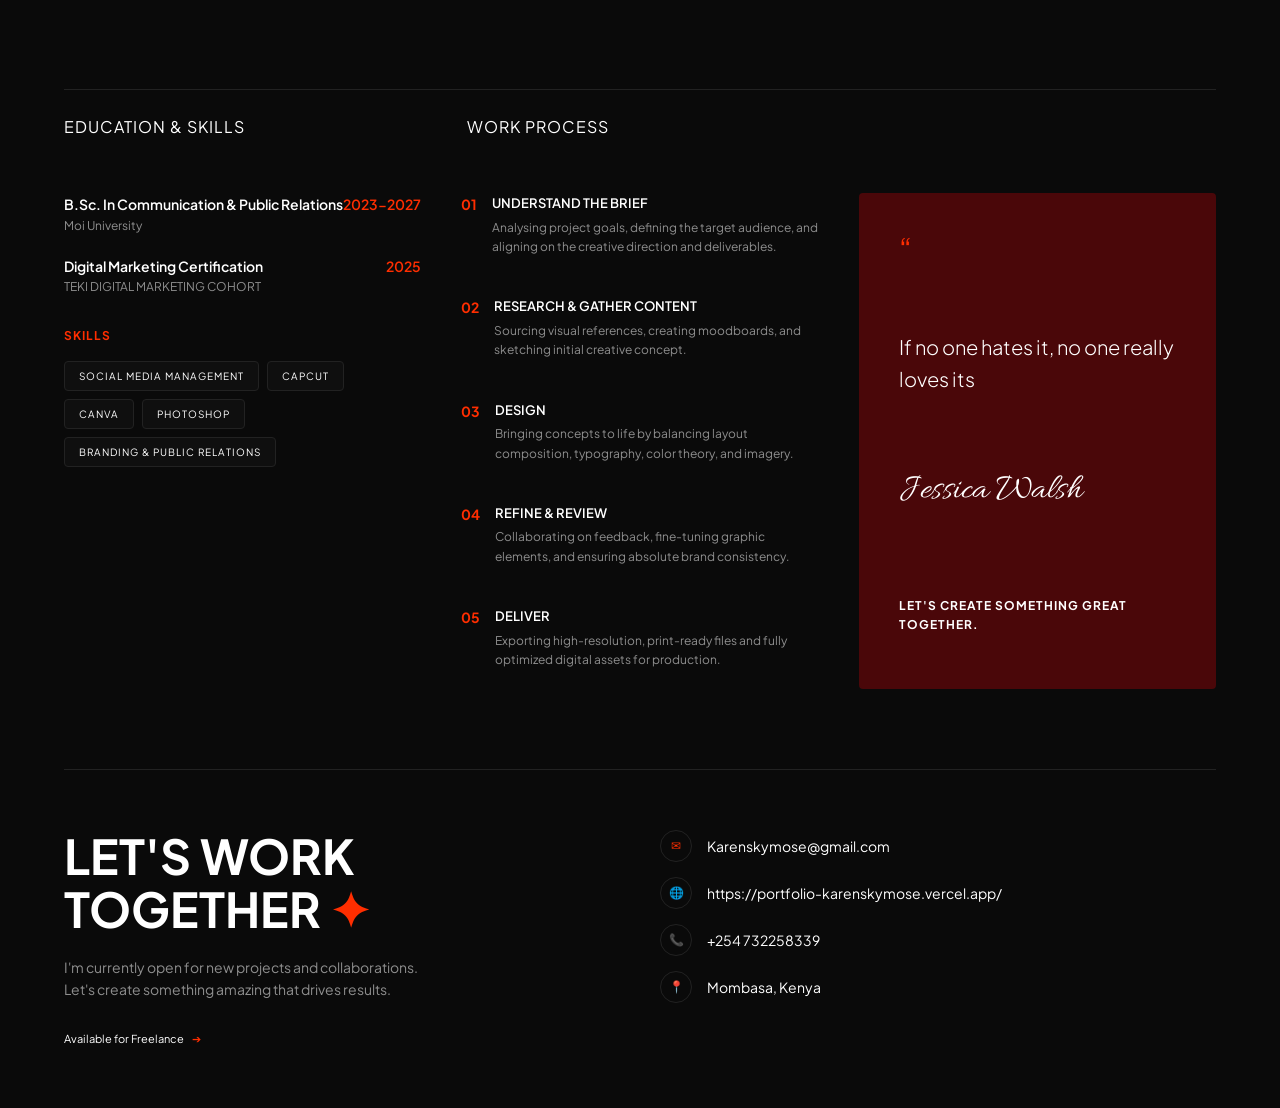
==== commit 0d34a940: "Changed my skills" ====
--- a/index.html
+++ b/index.html
@@ -127,7 +127,6 @@
                 <div class="tags-container">
                     <div class="tag">Social Media management</div>
                     <div class="tag">CapCut</div>
-                    <div class="tag">Figma</div>
                     <div class="tag">Canva</div>
                     <div class="tag">Photoshop</div>
                     <div class="tag">Branding & Public Relations</div>
